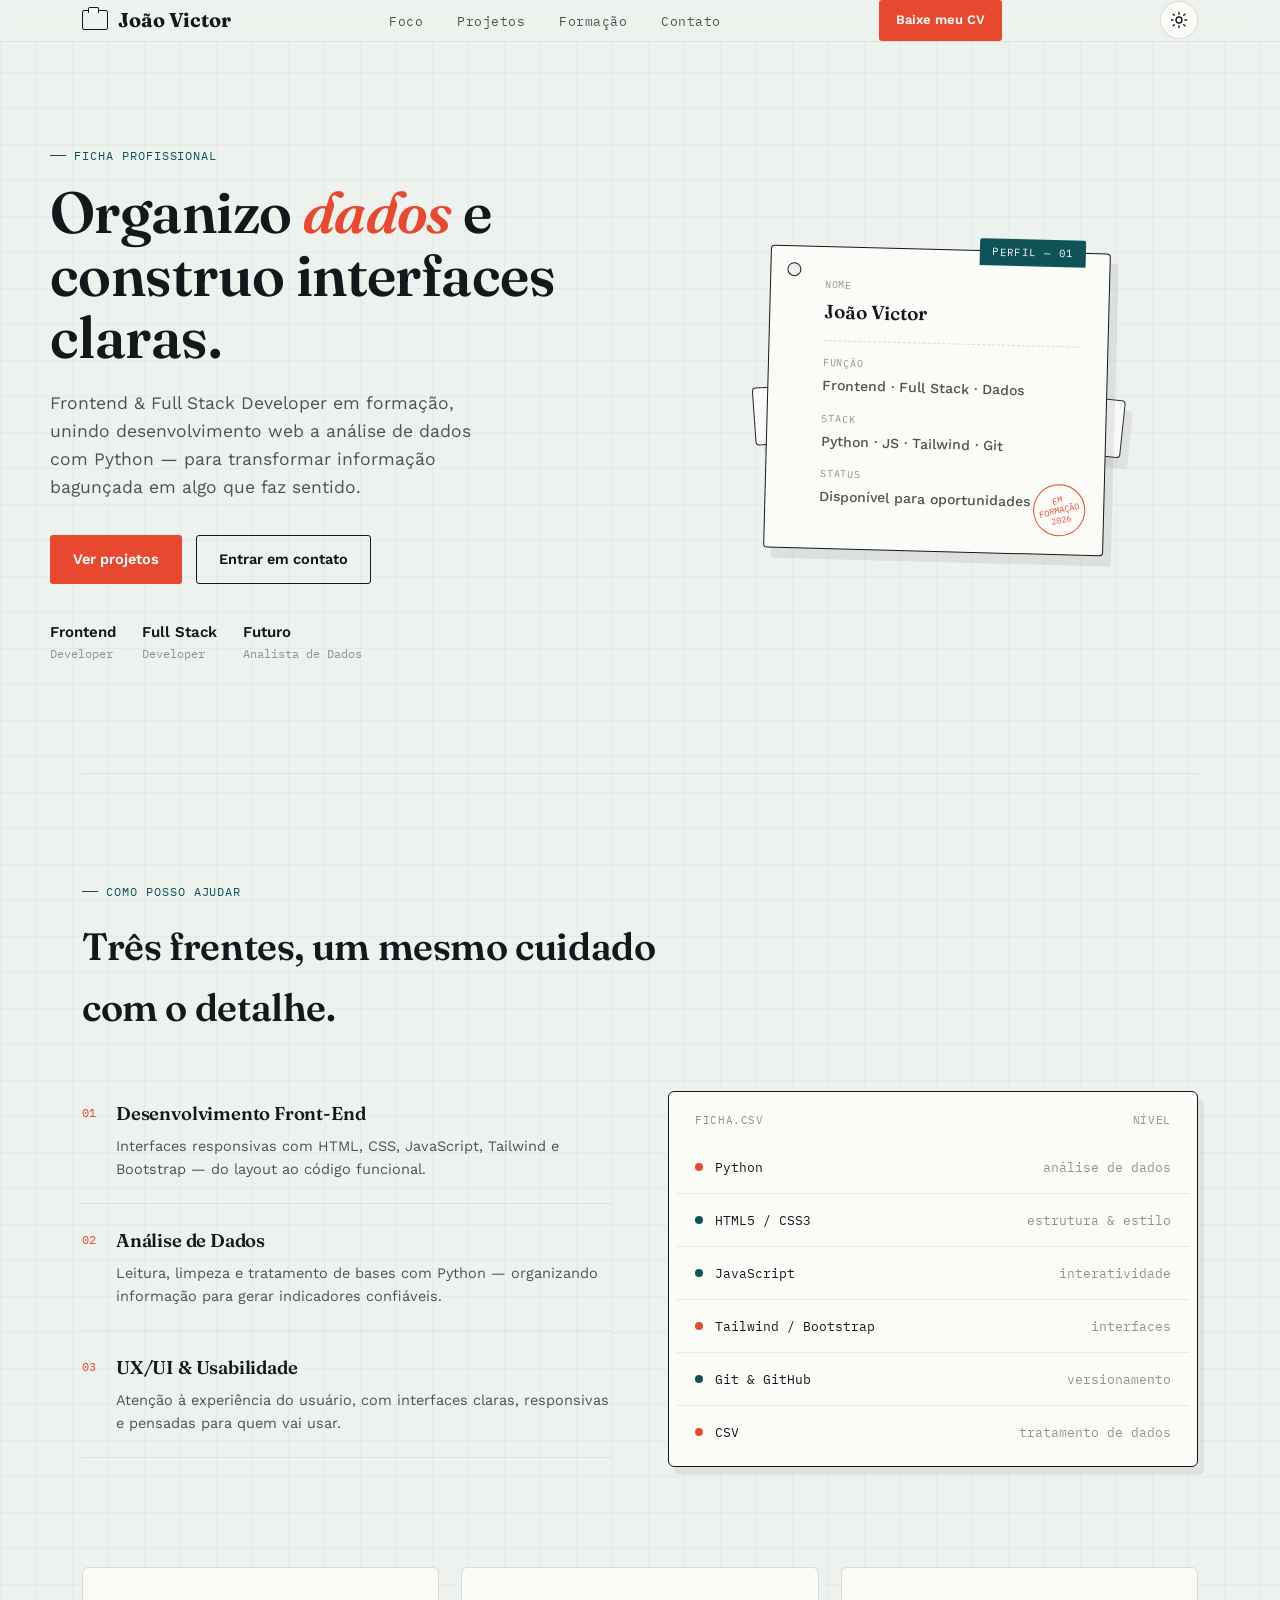
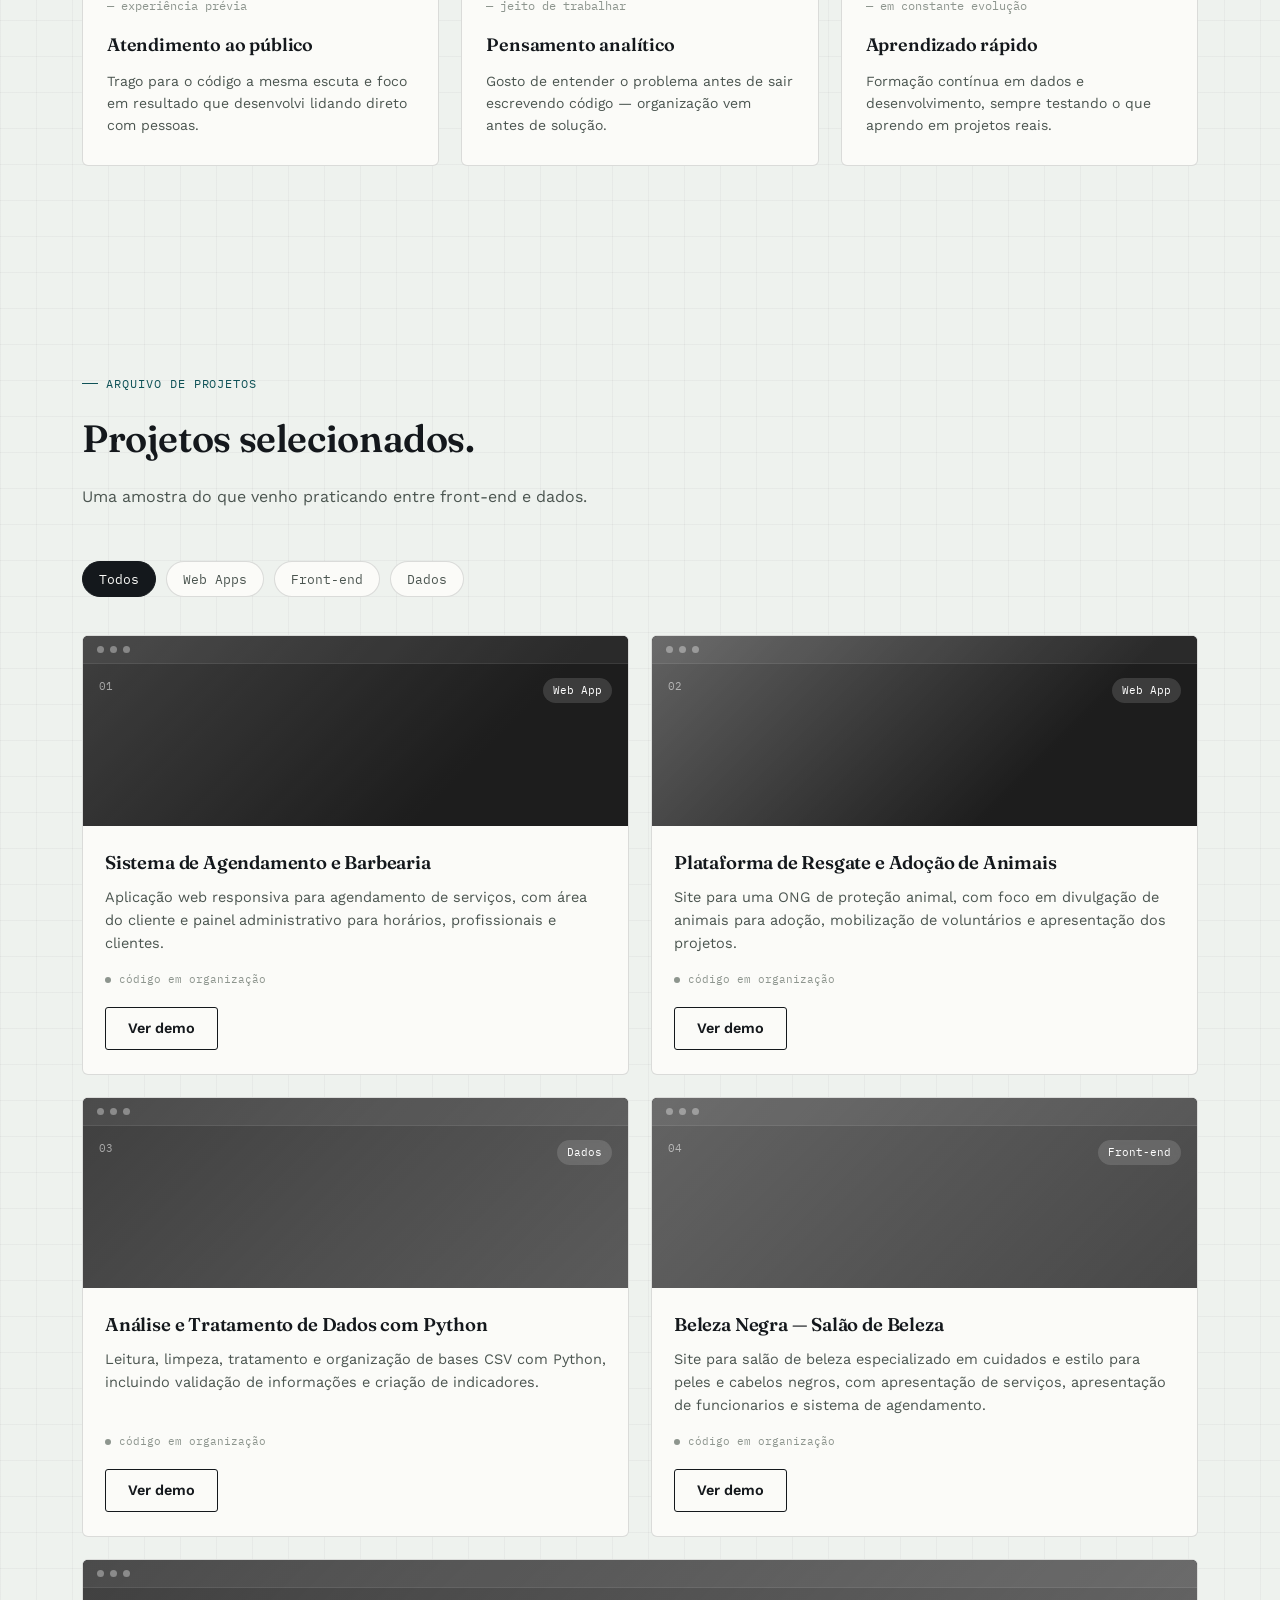
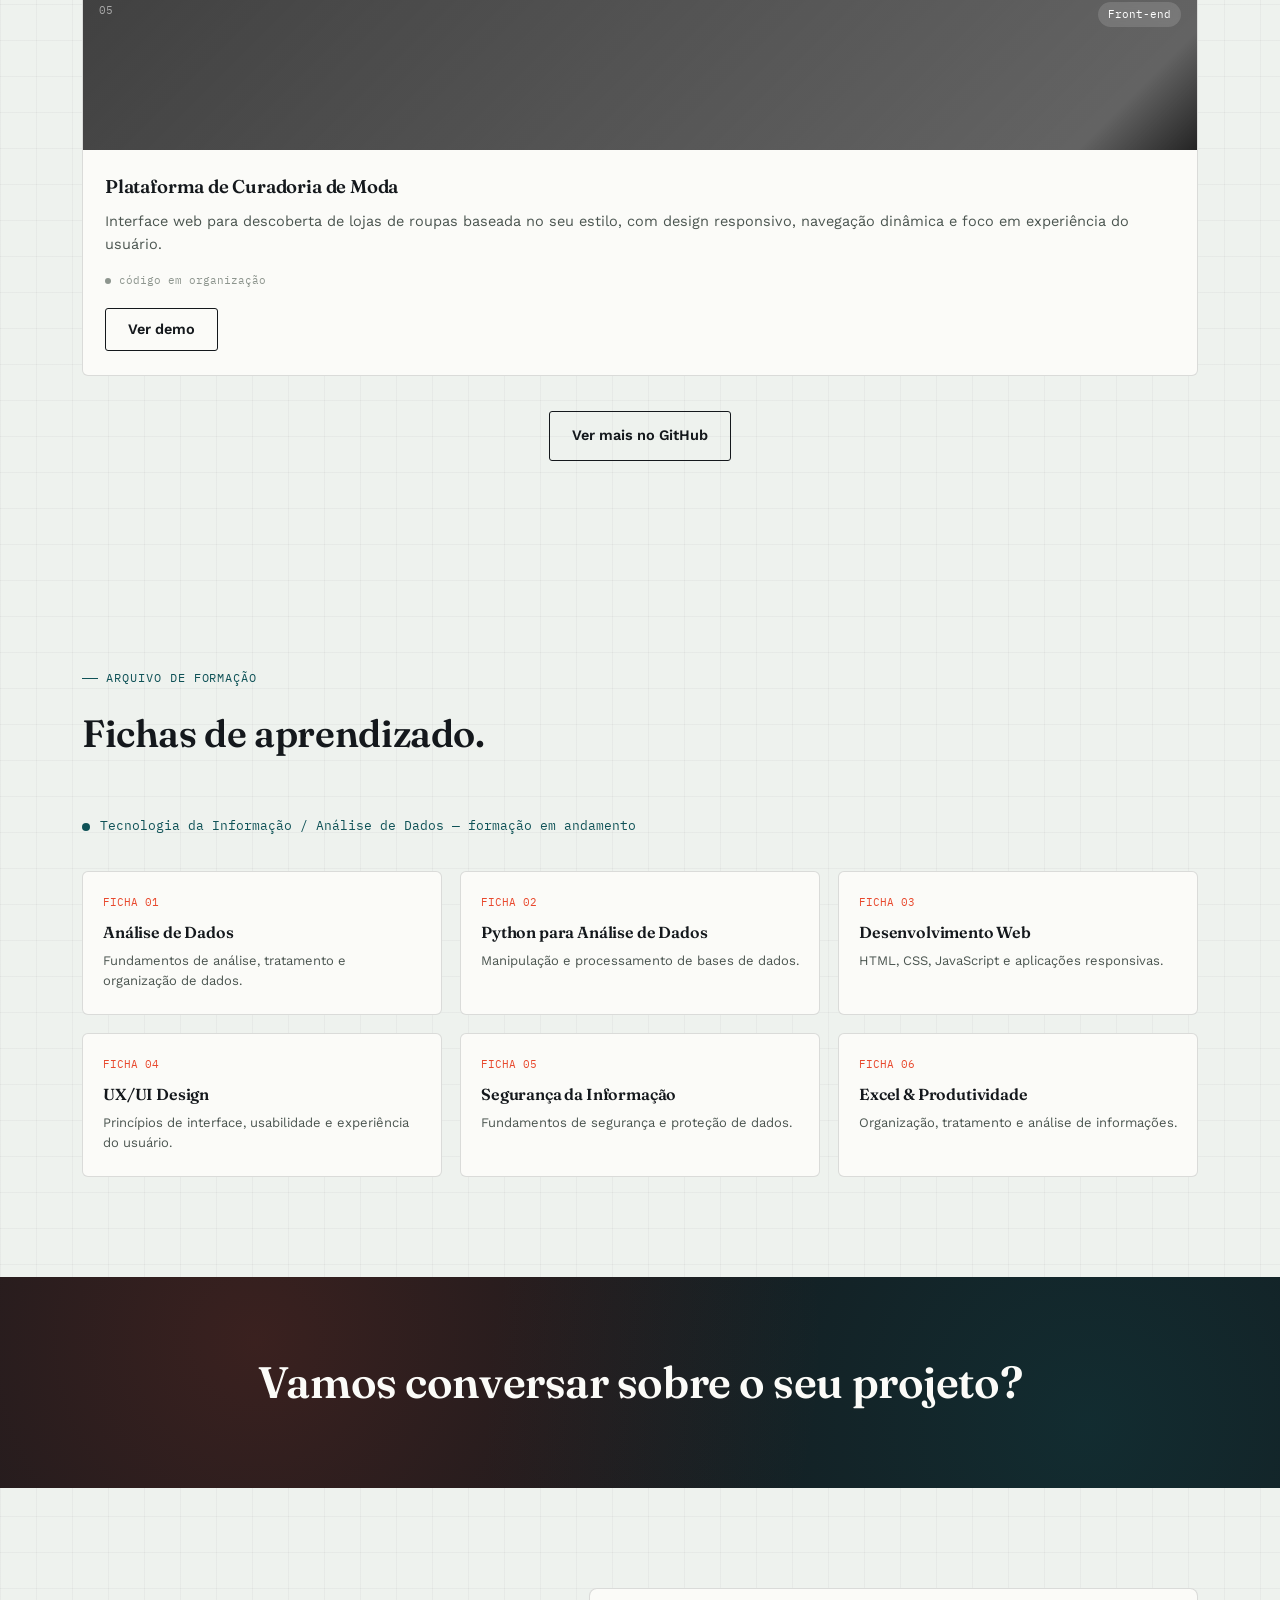
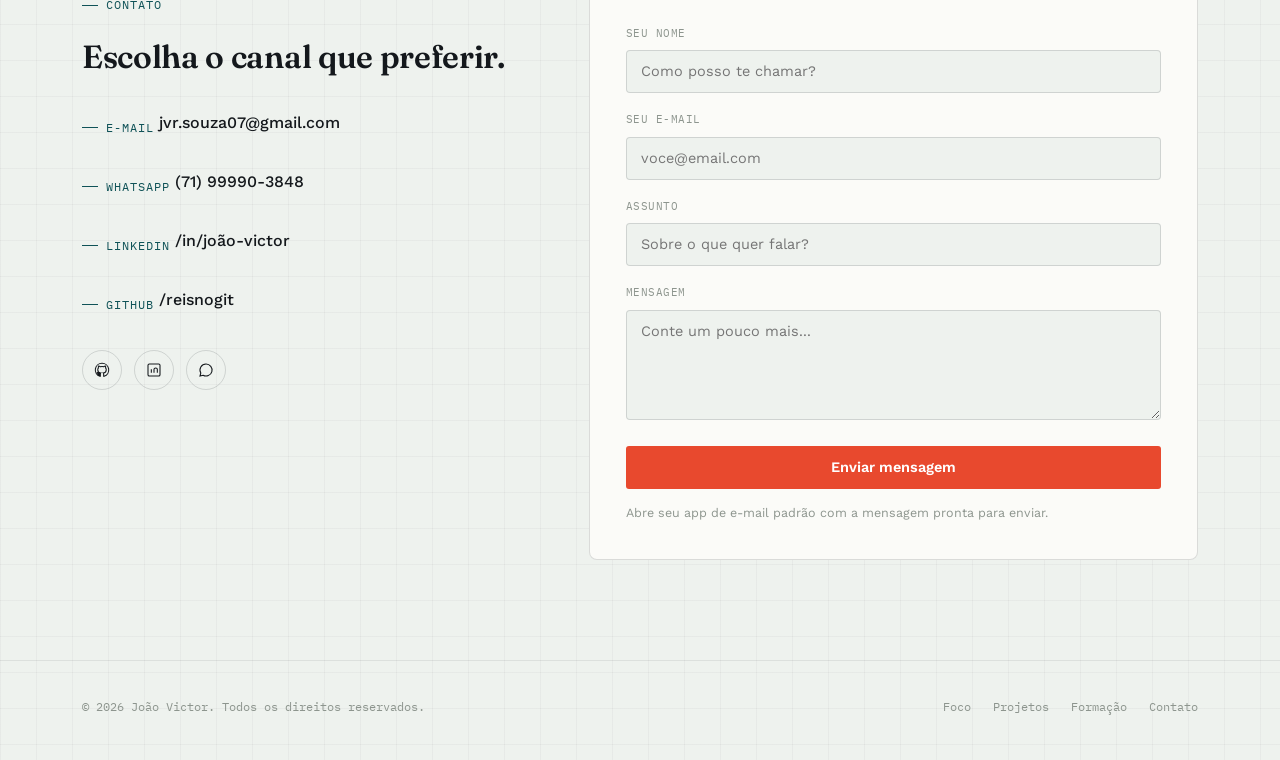
==== joao-victor-portfolio-v2.03.html @ d05ce4e5 "meu primeiro commit do portfolio" ====
<!DOCTYPE html>
<html lang="pt-BR">
<head>
<meta charset="UTF-8">
<meta name="viewport" content="width=device-width, initial-scale=1.0">
<title>João Victor — Frontend & Dados</title>
<meta name="description" content="Portfólio de João Victor, Frontend/Full Stack Developer em formação com foco em Análise de Dados.">
<link rel="preconnect" href="https://fonts.googleapis.com">
<link rel="preconnect" href="https://fonts.gstatic.com" crossorigin>
<link href="https://fonts.googleapis.com/css2?family=Fraunces:opsz,wght@9..144,500;9..144,600;9..144,700&family=Work+Sans:wght@400;500;600;700&family=IBM+Plex+Mono:wght@400;500;600&display=swap" rel="stylesheet">
<link rel="stylesheet" href="style.css">
<script>
  (function(){
    var saved = localStorage.getItem('theme');
    var theme = saved || (window.matchMedia('(prefers-color-scheme: dark)').matches ? 'dark' : 'light');
    if (theme === 'dark') document.documentElement.setAttribute('data-theme', 'dark');
  })();
</script>
<script src="script.js" defer></script>
</head>
<body>

<header id="site-header">
  <nav class="wrap">
    <a href="#topo" class="logo"><span class="card-mark"></span>João Victor</a>
    <ul class="nav-links">
      <li><a href="#foco">Foco</a></li>
      <li><a href="#projetos">Projetos</a></li>
      <li><a href="#formacao">Formação</a></li>
      <li><a href="#contato">Contato</a></li>
    </ul>
    <div class="nav-cta"><a href="./Curriculo_Joao_Victor_Reis.pdf" target="_blank" rel="noopener" download class="btn btn-primary btn-sm">Baixe meu CV</a></div>
    <button class="theme-toggle" id="themeToggle" aria-label="Alternar modo escuro">
      <svg class="icon-sun" viewBox="0 0 24 24" fill="none" stroke="currentColor" stroke-width="1.8" stroke-linecap="round"><circle cx="12" cy="12" r="4"/><path d="M12 2v2.2M12 19.8V22M4.2 4.2l1.55 1.55M18.25 18.25l1.55 1.55M2 12h2.2M19.8 12H22M4.2 19.8l1.55-1.55M18.25 5.75l1.55-1.55"/></svg>
      <svg class="icon-moon" viewBox="0 0 24 24" fill="none" stroke="currentColor" stroke-width="1.8" stroke-linecap="round" stroke-linejoin="round"><path d="M21 12.79A9 9 0 1111.21 3 7 7 0 0021 12.79z"/></svg>
    </button>
    <button class="burger" id="burger" aria-label="Abrir menu"><span></span><span></span><span></span></button>
  </nav>
</header>

<main id="topo">


  <section class="hero wrap">
    <div class="hero-copy">
      <div class="tab-label">ficha profissional</div>
      <h1>Organizo <em>dados</em> e construo interfaces claras.</h1>
      <p>Frontend & Full Stack Developer em formação, unindo desenvolvimento web a análise de dados com Python — para transformar informação bagunçada em algo que faz sentido.</p>
      <div class="hero-actions">
        <a href="#projetos" class="btn btn-primary">Ver projetos</a>
        <a href="#contato" class="btn btn-ghost">Entrar em contato</a>
      </div>
      <div class="hero-meta">
        <div><strong>Frontend</strong>Developer</div>
        <div><strong>Full Stack</strong>Developer</div>
        <div><strong>Futuro</strong>Analista de Dados</div>
      </div>
    </div>

    <div class="card-stage reveal">
      <div class="index-card back"></div>
      <div class="index-card mid"></div>
      <div class="index-card front">
        <div class="punch"></div>
        <div class="tab">PERFIL — 01</div>
        <div class="field">
          <div class="k">Nome</div>
          <div class="v">João Victor</div>
        </div>
        <hr>
        <div class="field">
          <div class="k">Função</div>
          <div class="v small">Frontend · Full Stack · Dados</div>
        </div>
        <div class="field">
          <div class="k">Stack</div>
          <div class="v small">Python · JS · Tailwind · Git</div>
        </div>
        <div class="field">
          <div class="k">Status</div>
          <div class="v small">Disponível para oportunidades</div>
        </div>
        <div class="stamp">EM<br>FORMAÇÃO<br>2026</div>
      </div>
    </div>
  </section>

  <div class="wrap"><div class="divider"></div></div>


  <section class="section" id="foco">
    <div class="wrap">
      <div class="section-head reveal">
        <div class="tab-label">como posso ajudar</div>
        <h2>Três frentes, um mesmo cuidado com o detalhe.</h2>
      </div>

      <div class="focus-layout">
        <div class="focus-list reveal">
          <div class="focus-item">
            <div class="focus-num">01</div>
            <div><h3>Desenvolvimento Front-End</h3><p>Interfaces responsivas com HTML, CSS, JavaScript, Tailwind e Bootstrap — do layout ao código funcional.</p></div>
          </div>
          <div class="focus-item">
            <div class="focus-num">02</div>
            <div><h3>Análise de Dados</h3><p>Leitura, limpeza e tratamento de bases com Python — organizando informação para gerar indicadores confiáveis.</p></div>
          </div>
          <div class="focus-item">
            <div class="focus-num">03</div>
            <div><h3>UX/UI & Usabilidade</h3><p>Atenção à experiência do usuário, com interfaces claras, responsivas e pensadas para quem vai usar.</p></div>
          </div>
        </div>

        <div class="drawer-visual reveal">
          <div class="drawer-head"><span>ficha.csv</span><span>nível</span></div>
          <div class="drawer-row on"><span class="tag-dot"></span><span class="lbl">Python</span><span class="pct">análise de dados</span></div>
          <div class="drawer-row"><span class="tag-dot"></span><span class="lbl">HTML5 / CSS3</span><span class="pct">estrutura & estilo</span></div>
          <div class="drawer-row"><span class="tag-dot"></span><span class="lbl">JavaScript</span><span class="pct">interatividade</span></div>
          <div class="drawer-row on"><span class="tag-dot"></span><span class="lbl">Tailwind / Bootstrap</span><span class="pct">interfaces</span></div>
          <div class="drawer-row"><span class="tag-dot"></span><span class="lbl">Git & GitHub</span><span class="pct">versionamento</span></div>
          <div class="drawer-row on"><span class="tag-dot"></span><span class="lbl">CSV</span><span class="pct">tratamento de dados</span></div>
        </div>
      </div>
    </div>
  </section>


  <section class="section" style="padding-top:0;">
    <div class="wrap">
      <div class="highlights">
        <div class="highlight-card reveal">
          <div class="hi-num">— experiência prévia</div>
          <h3>Atendimento ao público</h3>
          <p>Trago para o código a mesma escuta e foco em resultado que desenvolvi lidando direto com pessoas.</p>
        </div>
        <div class="highlight-card reveal">
          <div class="hi-num">— jeito de trabalhar</div>
          <h3>Pensamento analítico</h3>
          <p>Gosto de entender o problema antes de sair escrevendo código — organização vem antes de solução.</p>
        </div>
        <div class="highlight-card reveal">
          <div class="hi-num">— em constante evolução</div>
          <h3>Aprendizado rápido</h3>
          <p>Formação contínua em dados e desenvolvimento, sempre testando o que aprendo em projetos reais.</p>
        </div>
      </div>
    </div>
  </section>


  <section class="section" id="projetos">
    <div class="wrap">
      <div class="section-head reveal">
        <div class="tab-label">arquivo de projetos</div>
        <h2>Projetos selecionados.</h2>
        <p>Uma amostra do que venho praticando entre front-end e dados.</p>
      </div>

      <div class="filter-bar reveal">
        <button class="filter-btn active" data-filter="all">Todos</button>
        <button class="filter-btn" data-filter="webapp">Web Apps</button>
        <button class="filter-btn" data-filter="frontend">Front-end</button>
        <button class="filter-btn" data-filter="dados">Dados</button>
      </div>

      <div class="folio-grid" id="folioGrid">
        <div class="folio-card reveal" data-cat="webapp" data-demo="https://barbearia-navalh4.netlify.app/">
          <div class="folio-visual">
            <div class="fv-bg" style="background:linear-gradient(135deg, #0F5257, #1c2126 70%);"></div>
            <div class="fv-bar"><span></span><span></span><span></span></div>
            <div class="fv-top"><span class="fi-idx">01</span><span class="fi-cat">Web App</span></div>
            <div class="fv-shine"></div>
            <a class="fv-cta" href="https://barbearia-navalh4.netlify.app/" target="_blank" rel="noopener">
              Ver projeto <svg viewBox="0 0 24 24" fill="none" stroke="currentColor" stroke-width="2"><path d="M7 17L17 7M7 7h10v10"/></svg>
            </a>
          </div>
          <div class="folio-body">
            <h3>Sistema de Agendamento e Barbearia</h3>
            <p>Aplicação web responsiva para agendamento de serviços, com área do cliente e painel administrativo para horários, profissionais e clientes.</p>
            <div class="folio-status"><span class="sdot"></span>código em organização</div>
              <div class="folio-actions">
                <button class="btn btn-outline demo-btn">Ver demo</button>
              </div>
          </div>
        </div>

        <div class="folio-card reveal" data-cat="webapp" data-demo="https://meow-eight-gamma.vercel.app/">
          <div class="folio-visual">
            <div class="fv-bg" style="background:linear-gradient(135deg, #E8492E, #1c2126 70%);"></div>
            <div class="fv-bar"><span></span><span></span><span></span></div>
            <div class="fv-top"><span class="fi-idx">02</span><span class="fi-cat">Web App</span></div>
            <div class="fv-shine"></div>
            <a class="fv-cta" href="https://meow-eight-gamma.vercel.app/" target="_blank" rel="noopener">
              Ver projeto <svg viewBox="0 0 24 24" fill="none" stroke="currentColor" stroke-width="2"><path d="M7 17L17 7M7 7h10v10"/></svg>
            </a>
          </div>
          <div class="folio-body">
            <h3>Plataforma de Resgate e Adoção de Animais</h3>
            <p>Site para uma ONG de proteção animal, com foco em divulgação de animais para adoção, mobilização de voluntários e apresentação dos projetos.</p>
            <div class="folio-status"><span class="sdot"></span>código em organização</div>
              <div class="folio-actions">
                <button class="btn btn-outline demo-btn">Ver demo</button>
              </div>
          </div>
        </div>

        <div class="folio-card reveal" data-cat="dados">
          <div class="folio-visual">
            <div class="fv-bg" style="background:linear-gradient(135deg, #0F5257, #E8492E 130%);"></div>
            <div class="fv-bar"><span></span><span></span><span></span></div>
            <div class="fv-top"><span class="fi-idx">03</span><span class="fi-cat">Dados</span></div>
            <div class="fv-shine"></div>
            <span class="fv-cta" style="cursor:default;">Em breve</span>
          </div>
          <div class="folio-body">
            <h3>Análise e Tratamento de Dados com Python</h3>
            <p>Leitura, limpeza, tratamento e organização de bases CSV com Python, incluindo validação de informações e criação de indicadores.</p>
            <div class="folio-status"><span class="sdot"></span>código em organização</div>
              <div class="folio-actions">
                <button class="btn btn-outline demo-btn">Ver demo</button>
              </div>
          </div>
        </div>

        <div class="folio-card reveal" data-cat="frontend" data-demo="https://belezanegra.netlify.app/">
          <div class="folio-visual">
            <div class="fv-bg" style="background:linear-gradient(135deg, #E8492E, #0F5257 130%);"></div>
            <div class="fv-bar"><span></span><span></span><span></span></div>
            <div class="fv-top"><span class="fi-idx">04</span><span class="fi-cat">Front-end</span></div>
            <div class="fv-shine"></div>
            <a class="fv-cta" href="https://belezanegra.netlify.app/" target="_blank" rel="noopener">
              Ver projeto <svg viewBox="0 0 24 24" fill="none" stroke="currentColor" stroke-width="2"><path d="M7 17L17 7M7 7h10v10"/></svg>
            </a>
          </div>
          <div class="folio-body">
            <h3>Beleza Negra — Salão de Beleza</h3>
            <p>Site para salão de beleza especializado em cuidados e estilo para peles e cabelos negros, com apresentação de serviços, apresentação de funcionarios e sistema de agendamento.</p>
            <div class="folio-status"><span class="sdot"></span>código em organização</div>
              <div class="folio-actions">
                <button class="btn btn-outline demo-btn">Ver demo</button>
              </div>
          </div>
        </div>

        <div class="folio-card reveal" data-cat="frontend" data-demo="https://pesquisaroupas.netlify.app" style="grid-column:span 2;">
          <div class="folio-visual">
            <div class="fv-bg" style="background:linear-gradient(135deg, #0F5257, #E8492E 90%, #1c2126);"></div>
            <div class="fv-bar"><span></span><span></span><span></span></div>
            <div class="fv-top"><span class="fi-idx">05</span><span class="fi-cat">Front-end</span></div>
            <div class="fv-shine"></div>
            <a class="fv-cta" href="https://pesquisaroupas.netlify.app" target="_blank" rel="noopener">
              Ver projeto <svg viewBox="0 0 24 24" fill="none" stroke="currentColor" stroke-width="2"><path d="M7 17L17 7M7 7h10v10"/></svg>
            </a>
          </div>
          <div class="folio-body">
            <h3>Plataforma de Curadoria de Moda</h3>
            <p>Interface web para descoberta de lojas de roupas baseada no seu estilo, com design responsivo, navegação dinâmica e foco em experiência do usuário.</p>
            <div class="folio-status"><span class="sdot"></span>código em organização</div>
              <div class="folio-actions">
                <button class="btn btn-outline demo-btn">Ver demo</button>
              </div>
          </div>
        </div>
      </div>

      <div class="folio-more reveal">
        <a href="https://github.com/reisnogit" target="_blank" rel="noopener" class="btn btn-ghost">Ver mais no GitHub</a>
      </div>
    </div>
  </section>


  <section class="section" id="formacao">
    <div class="wrap">
      <div class="section-head reveal">
        <div class="tab-label">arquivo de formação</div>
        <h2>Fichas de aprendizado.</h2>
      </div>
      <div class="formacao-status reveal"><span class="sdot"></span>Tecnologia da Informação / Análise de Dados — formação em andamento</div>
      <div class="ficha-grid">
        <div class="ficha reveal"><div class="ficha-id">FICHA 01</div><h3>Análise de Dados</h3><p>Fundamentos de análise, tratamento e organização de dados.</p></div>
        <div class="ficha reveal"><div class="ficha-id">FICHA 02</div><h3>Python para Análise de Dados</h3><p>Manipulação e processamento de bases de dados.</p></div>
        <div class="ficha reveal"><div class="ficha-id">FICHA 03</div><h3>Desenvolvimento Web</h3><p>HTML, CSS, JavaScript e aplicações responsivas.</p></div>
        <div class="ficha reveal"><div class="ficha-id">FICHA 04</div><h3>UX/UI Design</h3><p>Princípios de interface, usabilidade e experiência do usuário.</p></div>
        <div class="ficha reveal"><div class="ficha-id">FICHA 05</div><h3>Segurança da Informação</h3><p>Fundamentos de segurança e proteção de dados.</p></div>
        <div class="ficha reveal"><div class="ficha-id">FICHA 06</div><h3>Excel & Produtividade</h3><p>Organização, tratamento e análise de informações.</p></div>
      </div>
    </div>
  </section>


  <section class="cta-banner">
    <div class="wrap"><h2>Vamos conversar sobre o seu projeto?</h2></div>
  </section>


  <section class="section" id="contato">
    <div class="wrap contact-layout">
      <div class="reveal">
        <div class="tab-label">contato</div>
        <h2 style="font-size:clamp(24px,3vw,32px);margin-bottom:28px;">Escolha o canal que preferir.</h2>

        <div class="contact-info-box">
          <div class="tab-label" style="margin-bottom:6px;">e-mail</div>
          <a class="cval" href="mailto:jvr.souza07@gmail.com">jvr.souza07@gmail.com</a>
        </div>
        <div class="contact-info-box">
          <div class="tab-label" style="margin-bottom:6px;">whatsapp</div>
          <a class="cval" href="https://wa.me/5571999903848" target="_blank" rel="noopener">(71) 99990-3848</a>
        </div>
        <div class="contact-info-box">
          <div class="tab-label" style="margin-bottom:6px;">linkedin</div>
          <a class="cval" href="https://www.linkedin.com/in/jo%C3%A3o-victor-a4a2231ba/" target="_blank" rel="noopener">/in/joão-victor</a>
        </div>
        <div class="contact-info-box">
          <div class="tab-label" style="margin-bottom:6px;">github</div>
          <a class="cval" href="https://github.com/reisnogit" target="_blank" rel="noopener">/reisnogit</a>
        </div>

        <div class="social-row">
          <a href="https://github.com/reisnogit" target="_blank" rel="noopener" aria-label="GitHub"><svg viewBox="0 0 24 24" fill="none" stroke="currentColor" stroke-width="1.6"><path d="M12 2a10 10 0 00-3.16 19.5c.5.1.68-.22.68-.48v-1.7c-2.78.6-3.37-1.34-3.37-1.34-.46-1.16-1.1-1.47-1.1-1.47-.9-.62.07-.6.07-.6 1 .07 1.53 1.03 1.53 1.03.9 1.52 2.34 1.08 2.91.83.1-.65.35-1.08.63-1.33-2.22-.25-4.56-1.11-4.56-4.95 0-1.1.39-1.99 1.03-2.7-.1-.25-.45-1.27.1-2.65 0 0 .84-.27 2.75 1.03a9.4 9.4 0 015 0c1.9-1.3 2.75-1.03 2.75-1.03.55 1.38.2 2.4.1 2.65.64.71 1.03 1.6 1.03 2.7 0 3.85-2.35 4.7-4.58 4.94.36.31.68.92.68 1.85v2.75c0 .27.18.58.69.48A10 10 0 0012 2z"/></svg></a>
          <a href="https://www.linkedin.com/in/jo%C3%A3o-victor-a4a2231ba/" target="_blank" rel="noopener" aria-label="LinkedIn"><svg viewBox="0 0 24 24" fill="none" stroke="currentColor" stroke-width="1.6"><rect x="3" y="3" width="18" height="18" rx="2"/><path d="M8 11v5M8 8v.01M12 16v-5M12 11c0-1.1.9-2 2.5-2S17 9.9 17 11v5"/></svg></a>
          <a href="https://wa.me/5571999903848" target="_blank" rel="noopener" aria-label="WhatsApp"><svg viewBox="0 0 24 24" fill="none" stroke="currentColor" stroke-width="1.6"><path d="M12 3a9 9 0 00-7.8 13.5L3 21l4.6-1.2A9 9 0 1012 3z"/></svg></a>
        </div>
      </div>

      <div class="form-card reveal">
        <form id="contactForm">
          <div class="form-row">
            <label for="name">Seu nome</label>
            <input type="text" id="name" name="name" placeholder="Como posso te chamar?" required>
          </div>
          <div class="form-row">
            <label for="email">Seu e-mail</label>
            <input type="email" id="email" name="email" placeholder="voce@email.com" required>
          </div>
          <div class="form-row">
            <label for="subject">Assunto</label>
            <input type="text" id="subject" name="subject" placeholder="Sobre o que quer falar?" required>
          </div>
          <div class="form-row">
            <label for="message">Mensagem</label>
            <textarea id="message" name="message" placeholder="Conte um pouco mais..." required></textarea>
          </div>
          <button type="submit" class="btn btn-primary" style="width:100%;justify-content:center;">Enviar mensagem</button>
          <p class="form-note">Abre seu app de e-mail padrão com a mensagem pronta para enviar.</p>
        </form>
      </div>
    </div>
  </section>

</main>

<footer>
  <div class="wrap footer-row">
    <p>© 2026 João Victor. Todos os direitos reservados.</p>
    <div class="footer-links">
      <a href="#foco">Foco</a>
      <a href="#projetos">Projetos</a>
      <a href="#formacao">Formação</a>
      <a href="#contato">Contato</a>
    </div>
  </div>
</footer>



</body>
</html>
---- style.css ----
:root{
    --bg:#EEF2EE;
    --paper:#FBFBF8;
    --surface2:#E3E9E2;
    --border:rgba(20,24,28,0.14);
    --border-soft:rgba(20,24,28,0.08);
    --ink:#14181C;
    --ink-muted:#4B5550;
    --ink-dim:#8D958E;
    --signal:#E8492E;
    --signal-dim:rgba(232,73,46,0.10);
    --teal:#0F5257;
    --teal-dim:rgba(15,82,87,0.08);
    --grid-line:rgba(20,24,28,0.035);
    --header-bg:rgba(238,242,238,0.85);
    --banner-bg:#14181C;
    --banner-text:#FBFBF8;
    --font-display:'Fraunces', serif;
    --font-body:'Work Sans', sans-serif;
    --font-mono:'IBM Plex Mono', monospace;
    --maxw:1180px;
  }
  html[data-theme="dark"]{
    --bg:#14181C;
    --paper:#1C2126;
    --surface2:#262C31;
    --border:rgba(255,255,255,0.14);
    --border-soft:rgba(255,255,255,0.08);
    --ink:#EDEFEC;
    --ink-muted:#A8B0AA;
    --ink-dim:#6B7570;
    --signal:#FF6A4D;
    --signal-dim:rgba(255,106,77,0.15);
    --teal:#3FD1C9;
    --teal-dim:rgba(63,209,201,0.14);
    --grid-line:rgba(255,255,255,0.035);
    --header-bg:rgba(20,24,28,0.82);
    --banner-bg:#0A0D10;
    --banner-text:#EDEFEC;
  }
  *{margin:0;padding:0;box-sizing:border-box;}
  html{scroll-behavior:smooth;}
  body{
    background:var(--bg);
    color:var(--ink);
    font-family:var(--font-body);
    line-height:1.6;
    -webkit-font-smoothing:antialiased;
    background-image:
      linear-gradient(var(--grid-line) 1px, transparent 1px),
      linear-gradient(90deg, var(--grid-line) 1px, transparent 1px);
    background-size:36px 36px;
    transition:background-color .35s ease, color .35s ease;
  }
  a{color:inherit;text-decoration:none;}
  ul{list-style:none;}
  img{max-width:100%;display:block;}
  .wrap{max-width:var(--maxw);margin:0 auto;padding:0 32px;}
  ::selection{background:var(--signal);color:#fff;}

  h1,h2,h3{font-family:var(--font-display);letter-spacing:-0.01em;font-weight:600;color:var(--ink);}

  .tab-label{
    font-family:var(--font-mono);font-size:12px;letter-spacing:0.08em;text-transform:uppercase;
    color:var(--teal);display:inline-flex;align-items:center;gap:8px;margin-bottom:16px;
  }
  .tab-label::before{content:"";width:16px;height:1px;background:var(--teal);}


  header{
    position:sticky;top:0;z-index:100;
    background:var(--header-bg);
    backdrop-filter:blur(10px);-webkit-backdrop-filter:blur(10px);
    border-bottom:1px solid var(--border-soft);
    transition:background-color .35s ease, border-color .35s ease;
  }
  nav{max-width:var(--maxw);margin:0 auto;padding:20px 32px;display:flex;align-items:center;justify-content:space-between;gap:16px;}
  .logo{
    font-family:var(--font-display);font-weight:700;font-size:20px;
    display:flex;align-items:center;gap:10px;
  }
  .logo .card-mark{
    width:26px;height:20px;border:1.5px solid var(--ink);border-radius:2px;position:relative;flex-shrink:0;
  }
  .logo .card-mark::before{content:"";position:absolute;top:-4px;left:5px;width:9px;height:5px;background:var(--paper);border:1.5px solid var(--ink);border-bottom:none;border-radius:2px 2px 0 0;}
  .nav-links{display:flex;gap:34px;}
  .nav-links a{
    font-family:var(--font-mono);font-size:12.5px;letter-spacing:0.04em;color:var(--ink-muted);
    position:relative;padding:4px 0;transition:color .2s ease;
  }
  .nav-links a:hover{color:var(--ink);}
  .nav-links a::after{content:"";position:absolute;left:0;bottom:-3px;width:0;height:2px;background:var(--signal);transition:width .25s ease;}
  .nav-links a:hover::after{width:100%;}
  .btn{
    font-family:var(--font-body);font-weight:600;font-size:14.5px;
    padding:12px 22px;border-radius:3px;display:inline-flex;align-items:center;gap:8px;
    transition:transform .2s ease, box-shadow .2s ease;cursor:pointer;border:1.5px solid transparent;
  }
  .btn-primary{background:var(--signal);color:#fff;}
  .btn-primary:hover{transform:translateY(-2px);box-shadow:0 10px 24px -6px rgba(232,73,46,0.45);}
  .btn-ghost{border-color:var(--ink);color:var(--ink);}
  .btn-ghost:hover{background:var(--ink);color:var(--paper);}
  .btn-outline{border-color:var(--ink);background:transparent;color:var(--ink);}
  .btn-outline:hover{background:rgba(0,0,0,0.04);}
  .btn-sm{padding:9px 16px;font-size:13px;}
  .burger{display:none;flex-direction:column;gap:5px;background:none;border:none;cursor:pointer;padding:6px;}
  .burger span{width:22px;height:2px;background:var(--ink);}


  .theme-toggle{
    width:38px;height:38px;border-radius:50%;
    border:1.5px solid var(--border);background:var(--paper);color:var(--ink);
    display:flex;align-items:center;justify-content:center;cursor:pointer;flex-shrink:0;
    transition:border-color .2s ease, transform .2s ease, background-color .35s ease;
  }
  .theme-toggle:hover{border-color:var(--signal);transform:translateY(-2px);}
  .theme-toggle svg{width:18px;height:18px;}
  .theme-toggle .icon-sun{display:block;}
  .theme-toggle .icon-moon{display:none;}
  html[data-theme="dark"] .theme-toggle .icon-sun{display:none;}
  html[data-theme="dark"] .theme-toggle .icon-moon{display:block;}


  .hero{padding:96px 0 110px;display:grid;grid-template-columns:0.95fr 1.05fr;gap:64px;align-items:center;}
  .hero-copy h1{font-size:clamp(38px,5vw,58px);line-height:1.08;margin-bottom:20px;}
  .hero-copy h1 em{font-style:italic;color:var(--signal);}
  .hero-copy p{font-size:17.5px;color:var(--ink-muted);max-width:460px;margin-bottom:34px;}
  .hero-actions{display:flex;gap:14px;flex-wrap:wrap;margin-bottom:36px;}
  .hero-meta{display:flex;gap:26px;flex-wrap:wrap;}
  .hero-meta div{font-family:var(--font-mono);font-size:12px;color:var(--ink-dim);}
  .hero-meta strong{display:block;font-family:var(--font-body);font-size:15px;color:var(--ink);font-weight:600;}


  .card-stage{position:relative;height:420px;display:flex;align-items:center;justify-content:center;}
  .index-card{
    width:340px;background:var(--paper);border:1.5px solid var(--ink);border-radius:4px;
    padding:30px 28px 26px;position:absolute;
    box-shadow:8px 10px 0 rgba(20,24,28,0.08);
  }
  .index-card.back{transform:rotate(6deg) translate(18px,10px);z-index:1;opacity:0.9;}
  .index-card.mid{transform:rotate(-4deg) translate(-14px,4px);z-index:2;opacity:0.95;}
  .index-card.front{transform:rotate(1.5deg);z-index:3;}
  .index-card .punch{
    position:absolute;top:16px;left:16px;width:14px;height:14px;border-radius:50%;
    border:1.5px solid var(--ink);background:var(--bg);
  }
  .index-card .tab{
    position:absolute;top:-13px;right:24px;background:var(--teal);color:#fff;
    font-family:var(--font-mono);font-size:10.5px;letter-spacing:0.04em;
    padding:5px 12px;border-radius:2px 2px 0 0;
  }
  .index-card .field{margin-bottom:14px;padding-left:26px;}
  .index-card .field .k{font-family:var(--font-mono);font-size:10px;letter-spacing:0.08em;color:var(--ink-dim);text-transform:uppercase;margin-bottom:3px;}
  .index-card .field .v{font-family:var(--font-display);font-size:19px;font-weight:600;color:var(--ink);}
  .index-card .field .v.small{font-family:var(--font-body);font-weight:500;font-size:14px;color:var(--ink-muted);}
  .index-card hr{border:none;border-top:1px dashed var(--border);margin:14px 0 14px 26px;}
  .index-card .stamp{
    position:absolute;bottom:18px;right:18px;width:52px;height:52px;border-radius:50%;
    border:1.5px solid var(--signal);color:var(--signal);
    display:flex;align-items:center;justify-content:center;text-align:center;
    font-family:var(--font-mono);font-size:8.5px;letter-spacing:0.02em;line-height:1.2;
    transform:rotate(-14deg);
  }


  .section{padding:100px 0;}
  .section-head{max-width:600px;margin-bottom:52px;}
  .section-head h2{font-size:clamp(28px,3.3vw,38px);margin-bottom:14px;}
  .section-head p{color:var(--ink-muted);font-size:16px;}
  .divider{height:1px;background:var(--border-soft);}


  .focus-layout{display:grid;grid-template-columns:1fr 1fr;gap:56px;align-items:center;}
  .focus-list{display:flex;flex-direction:column;}
  .focus-item{
    display:flex;gap:20px;padding:22px 0;border-bottom:1px solid var(--border-soft);
  }
  .focus-item:first-child{padding-top:0;}
  .focus-num{font-family:var(--font-mono);font-size:12px;color:var(--signal);flex-shrink:0;padding-top:4px;}
  .focus-item h3{font-size:18.5px;margin-bottom:6px;}
  .focus-item p{font-size:14.5px;color:var(--ink-muted);}

  .drawer-visual{
    background:var(--paper);border:1.5px solid var(--ink);border-radius:6px;
    padding:8px;box-shadow:6px 8px 0 rgba(20,24,28,0.07);
  }
  .drawer-visual .drawer-row{
    display:flex;align-items:center;justify-content:space-between;
    padding:16px 18px;border-bottom:1px solid var(--border-soft);font-family:var(--font-mono);font-size:12.5px;
  }
  .drawer-visual .drawer-row:last-child{border-bottom:none;}
  .drawer-visual .drawer-row .tag-dot{width:8px;height:8px;border-radius:50%;background:var(--teal);}
  .drawer-visual .drawer-row.on .tag-dot{background:var(--signal);}
  .drawer-visual .drawer-row span.lbl{color:var(--ink);flex:1;margin-left:12px;}
  .drawer-visual .drawer-row span.pct{color:var(--ink-dim);}
  .drawer-head{
    display:flex;justify-content:space-between;padding:12px 18px;font-family:var(--font-mono);
    font-size:10.5px;color:var(--ink-dim);text-transform:uppercase;letter-spacing:0.06em;
  }


  .highlights{display:grid;grid-template-columns:repeat(3,1fr);gap:22px;}
  .highlight-card{
    background:var(--paper);border:1px solid var(--border);border-radius:6px;padding:28px 24px;
    transition:transform .25s ease, box-shadow .25s ease;
  }
  .highlight-card:hover{transform:translateY(-4px);box-shadow:8px 10px 0 rgba(20,24,28,0.06);}
  .highlight-card .hi-num{font-family:var(--font-mono);font-size:12px;color:var(--ink-dim);margin-bottom:16px;}
  .highlight-card h3{font-size:18px;margin-bottom:10px;}
  .highlight-card p{font-size:14px;color:var(--ink-muted);}


  .filter-bar{display:flex;gap:10px;flex-wrap:wrap;margin-bottom:38px;}
  .filter-btn{
    font-family:var(--font-mono);font-size:12.5px;padding:9px 16px;border-radius:100px;
    border:1px solid var(--border);color:var(--ink-muted);background:var(--paper);cursor:pointer;
    transition:all .2s ease;
  }
  .filter-btn:hover{border-color:var(--ink);color:var(--ink);}
  .filter-btn.active{background:var(--ink);color:var(--paper);border-color:var(--ink);}

  .folio-grid{display:grid;grid-template-columns:repeat(2,1fr);gap:22px;}
  .folio-card{
    background:var(--paper);border:1px solid var(--border);border-radius:6px;overflow:hidden;
    display:flex;flex-direction:column;
    transition:box-shadow .28s ease, border-color .28s ease, transform .12s ease-out;
    will-change:transform;
  }
  .folio-card:hover{box-shadow:8px 10px 0 rgba(20,24,28,0.07);transform:translateY(-4px);}
  .folio-card.hidden{display:none;}

  .folio-visual{
    height:190px;position:relative;overflow:hidden;
    background:#0c0f12;
  }
  .folio-visual .fv-bg{
    position:absolute;inset:0;
    filter:grayscale(1) contrast(1.02) brightness(0.95);
    transition:filter .55s ease, transform .55s ease;
    transform:scale(1.02);
  }
  .folio-card:hover .folio-visual .fv-bg{
    filter:grayscale(0) contrast(1) brightness(1);
    transform:scale(1.06);
  }
  .folio-visual .fv-bar{
    position:relative;z-index:2;display:flex;align-items:center;gap:6px;
    padding:10px 14px;background:rgba(255,255,255,0.06);border-bottom:1px solid rgba(255,255,255,0.08);
  }
  .folio-visual .fv-bar span{width:7px;height:7px;border-radius:50%;background:rgba(255,255,255,0.35);}
  .folio-visual .fv-top{
    position:relative;z-index:2;display:flex;justify-content:space-between;padding:14px 16px;
  }
  .folio-visual .fi-idx{font-family:var(--font-mono);font-size:11px;color:rgba(255,255,255,0.55);}
  .folio-visual .fi-cat{font-family:var(--font-mono);font-size:10.5px;color:#fff;background:rgba(255,255,255,0.14);backdrop-filter:blur(4px);padding:4px 10px;border-radius:100px;}
  .folio-visual .fv-shine{
    position:absolute;z-index:3;top:0;left:-60%;width:40%;height:100%;
    background:linear-gradient(115deg, transparent, rgba(255,255,255,0.22), transparent);
    transform:skewX(-18deg);opacity:0;transition:opacity .3s ease;pointer-events:none;
  }
  .folio-card:hover .fv-shine{opacity:1;animation:fv-sweep 1.1s ease forwards;}
  @keyframes fv-sweep{ from{left:-60%;} to{left:120%;} }
  .folio-visual .fv-cta{
    position:absolute;z-index:2;left:16px;bottom:16px;
    display:inline-flex;align-items:center;gap:7px;
    font-family:var(--font-mono);font-size:12px;color:#fff;
    background:rgba(20,24,28,0.55);backdrop-filter:blur(4px);
    padding:9px 15px;border-radius:100px;
    opacity:0;transform:translateY(10px);
    transition:opacity .3s ease, transform .3s ease;
  }
  .folio-visual .fv-cta svg{width:12px;height:12px;}
  .folio-card:hover .fv-cta{opacity:1;transform:translateY(0);}

  .folio-body{padding:22px 22px 24px;flex:1;display:flex;flex-direction:column;}
  .folio-body h3{font-size:18.5px;margin-bottom:8px;}
  .folio-body p{font-size:14.5px;color:var(--ink-muted);flex:1;}
  .folio-status{margin-top:16px;font-family:var(--font-mono);font-size:11px;color:var(--ink-dim);display:flex;align-items:center;gap:8px;}
  .folio-status .sdot{width:6px;height:6px;border-radius:50%;background:var(--ink-dim);}
  .folio-actions{margin-top:18px;display:flex;gap:10px;}

  .folio-more{margin-top:36px;display:flex;justify-content:center;}


  .ficha-grid{display:grid;grid-template-columns:repeat(3,1fr);gap:18px;}
  .ficha{
    border:1px solid var(--border);background:var(--paper);border-radius:6px;padding:22px 20px;
  }
  .ficha .ficha-id{font-family:var(--font-mono);font-size:11px;color:var(--signal);margin-bottom:10px;}
  .ficha h3{font-size:16px;margin-bottom:8px;line-height:1.3;}
  .ficha p{font-size:13px;color:var(--ink-muted);}
  .formacao-status{
    display:flex;align-items:center;gap:10px;margin-bottom:34px;font-family:var(--font-mono);font-size:13px;color:var(--teal);
  }
  .formacao-status .sdot{width:8px;height:8px;border-radius:50%;background:var(--teal);}


  .cta-banner{
    background:var(--banner-bg);color:var(--banner-text);padding:70px 0;text-align:center;
    background-image:radial-gradient(circle at 20% 30%, rgba(232,73,46,0.18), transparent 55%),
                      radial-gradient(circle at 85% 70%, rgba(15,82,87,0.35), transparent 55%);
    transition:background-color .35s ease;
  }
  .cta-banner h2{color:var(--banner-text);font-size:clamp(28px,4vw,44px);}


  .contact-layout{display:grid;grid-template-columns:0.85fr 1.15fr;gap:56px;align-items:start;}
  .contact-info-box{margin-bottom:26px;}
  .contact-info-box .tab-label{margin-bottom:8px;}
  .contact-info-box .cval{font-size:16px;font-weight:500;}
  .contact-info-box a.cval:hover{color:var(--signal);}
  .social-row{display:flex;gap:12px;margin-top:30px;}
  .social-row a{
    width:40px;height:40px;border:1px solid var(--border);border-radius:50%;
    display:flex;align-items:center;justify-content:center;transition:all .2s ease;
  }
  .social-row a:hover{border-color:var(--signal);color:var(--signal);}
  .social-row svg{width:16px;height:16px;}

  .form-card{background:var(--paper);border:1px solid var(--border);border-radius:8px;padding:36px;}
  .form-row{margin-bottom:18px;}
  .form-row label{display:block;font-family:var(--font-mono);font-size:11px;letter-spacing:0.05em;text-transform:uppercase;color:var(--ink-dim);margin-bottom:8px;}
  .form-row input, .form-row textarea{
    width:100%;border:1px solid var(--border);background:var(--bg);border-radius:4px;
    padding:12px 14px;font-family:var(--font-body);font-size:14.5px;color:var(--ink);
    transition:border-color .2s ease;
  }
  .form-row input:focus, .form-row textarea:focus{outline:none;border-color:var(--signal);}
  .form-row textarea{resize:vertical;min-height:110px;}
  .form-note{font-size:12.5px;color:var(--ink-dim);margin-top:14px;}


  footer{padding:36px 0 44px;border-top:1px solid var(--border-soft);}
  .footer-row{display:flex;justify-content:space-between;align-items:center;flex-wrap:wrap;gap:16px;}
  .footer-row p{font-family:var(--font-mono);font-size:12px;color:var(--ink-dim);}
  .footer-links{display:flex;gap:22px;}
  .footer-links a{font-family:var(--font-mono);font-size:12px;color:var(--ink-dim);transition:color .2s ease;}
  .footer-links a:hover{color:var(--signal);}

  .reveal{opacity:0;transform:translateY(22px);transition:opacity .7s ease, transform .7s ease;}
  .reveal.in{opacity:1;transform:translateY(0);}

  @media (prefers-reduced-motion:reduce){*{animation-duration:.001ms !important;transition-duration:.001ms !important;}html{scroll-behavior:auto;}}

  @media (max-width:960px){
    .hero{grid-template-columns:1fr;padding:60px 0 70px;}
    .card-stage{height:340px;margin-top:20px;}
    .focus-layout{grid-template-columns:1fr;}
    .highlights{grid-template-columns:1fr;}
    .folio-grid{grid-template-columns:1fr;}
    .ficha-grid{grid-template-columns:1fr 1fr;}
    .contact-layout{grid-template-columns:1fr;}
  }
  @media (max-width:760px){
    .nav-links,.nav-cta{display:none;}
    .burger{display:flex;}
    nav{flex-wrap:wrap;}
    header.menu-open .nav-links{
      display:flex;order:3;width:100%;flex-direction:column;
      border-top:1px solid var(--border);padding:20px 0 8px;gap:16px;margin-top:8px;
    }
    header.menu-open .nav-cta{display:flex;order:4;width:100%;padding:0 0 20px;}
    header.menu-open .nav-cta .btn{width:100%;justify-content:center;}
    .wrap{padding:0 20px;}
    .ficha-grid{grid-template-columns:1fr;}
    .index-card{width:280px;padding:24px 20px 22px;}
  }
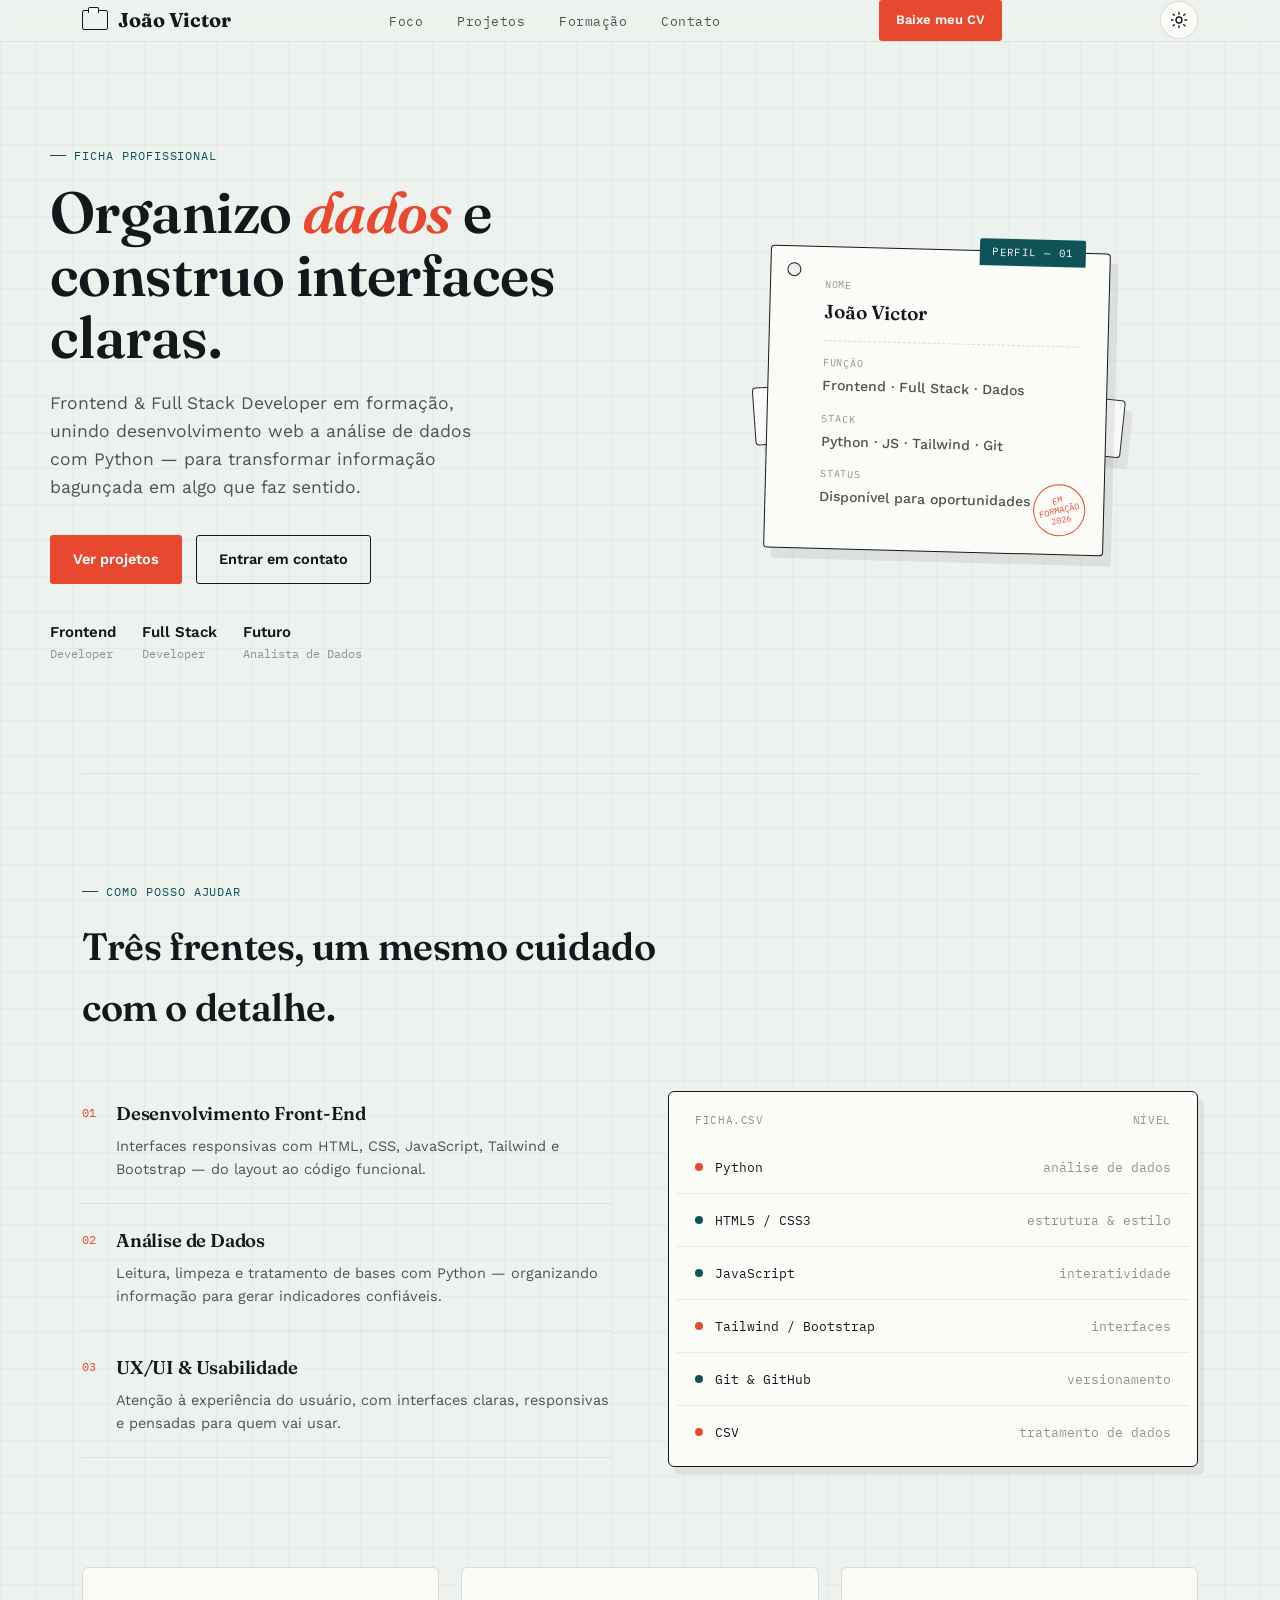
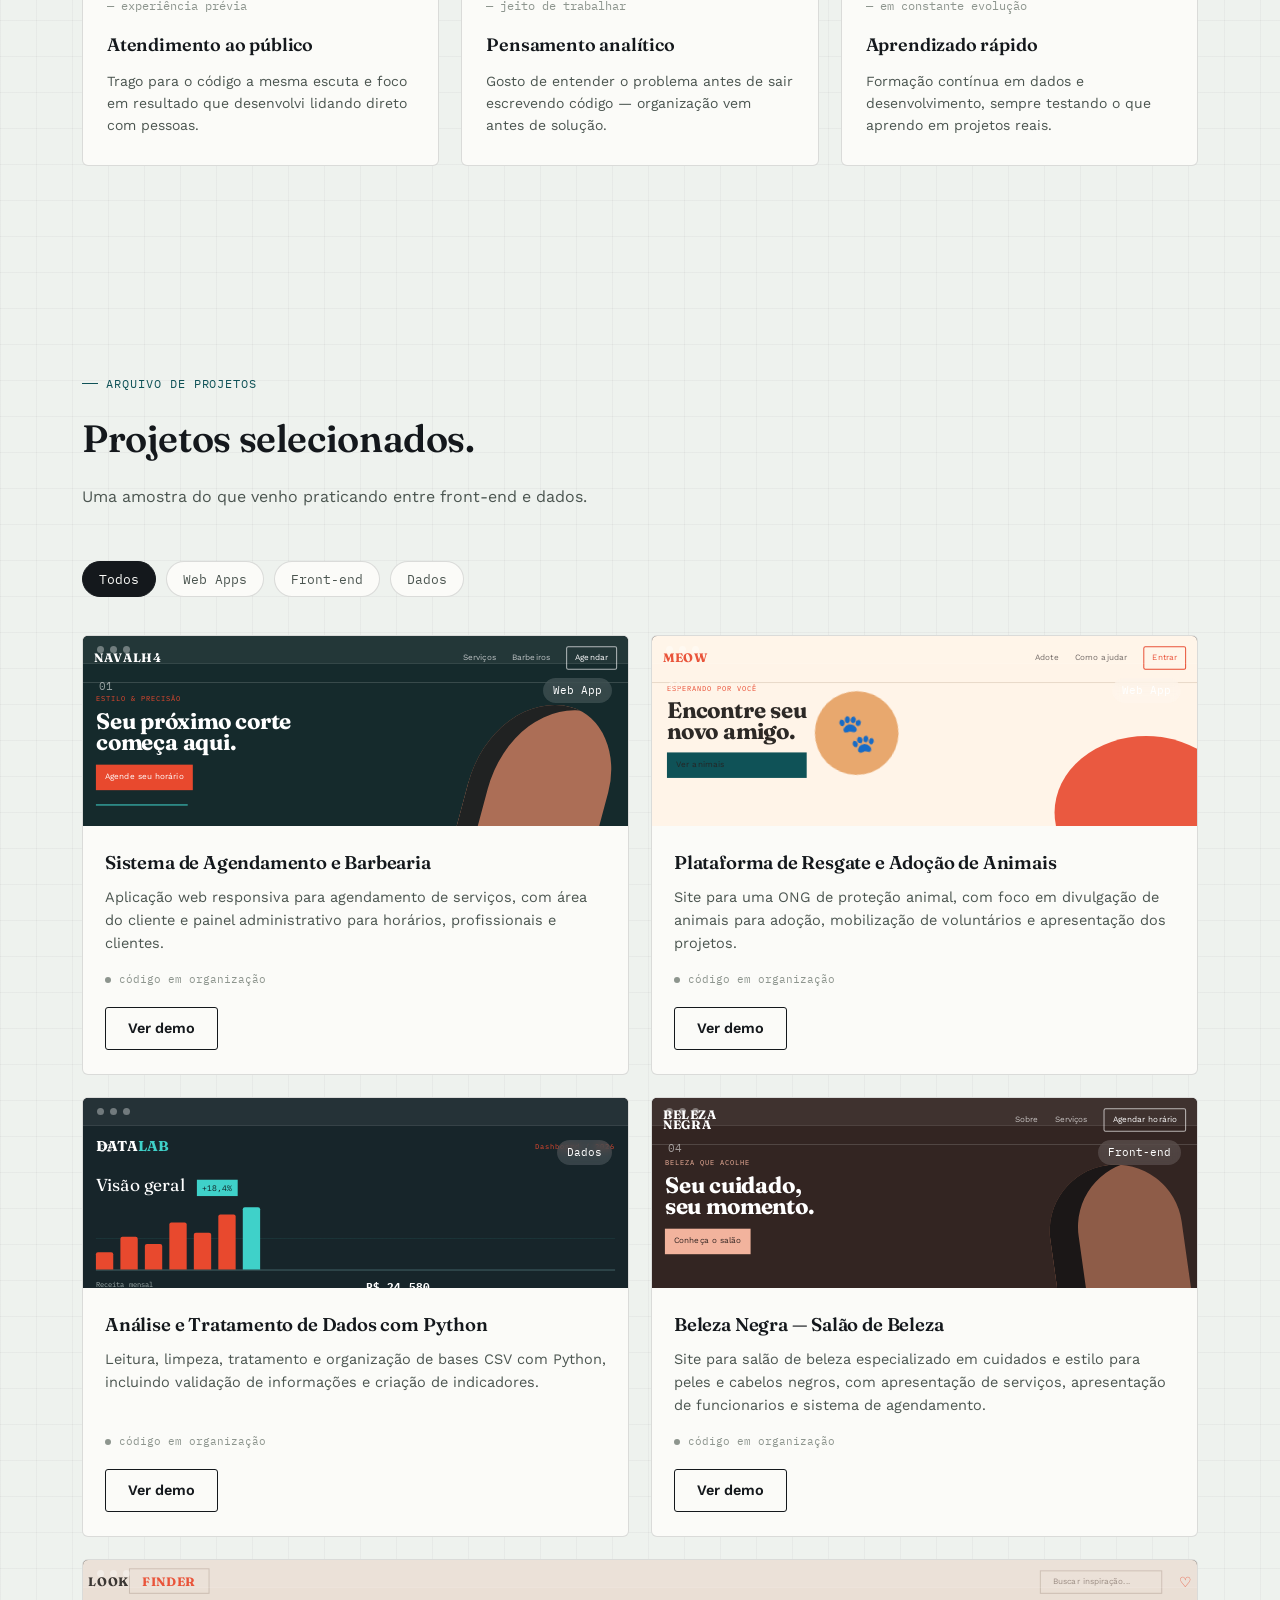
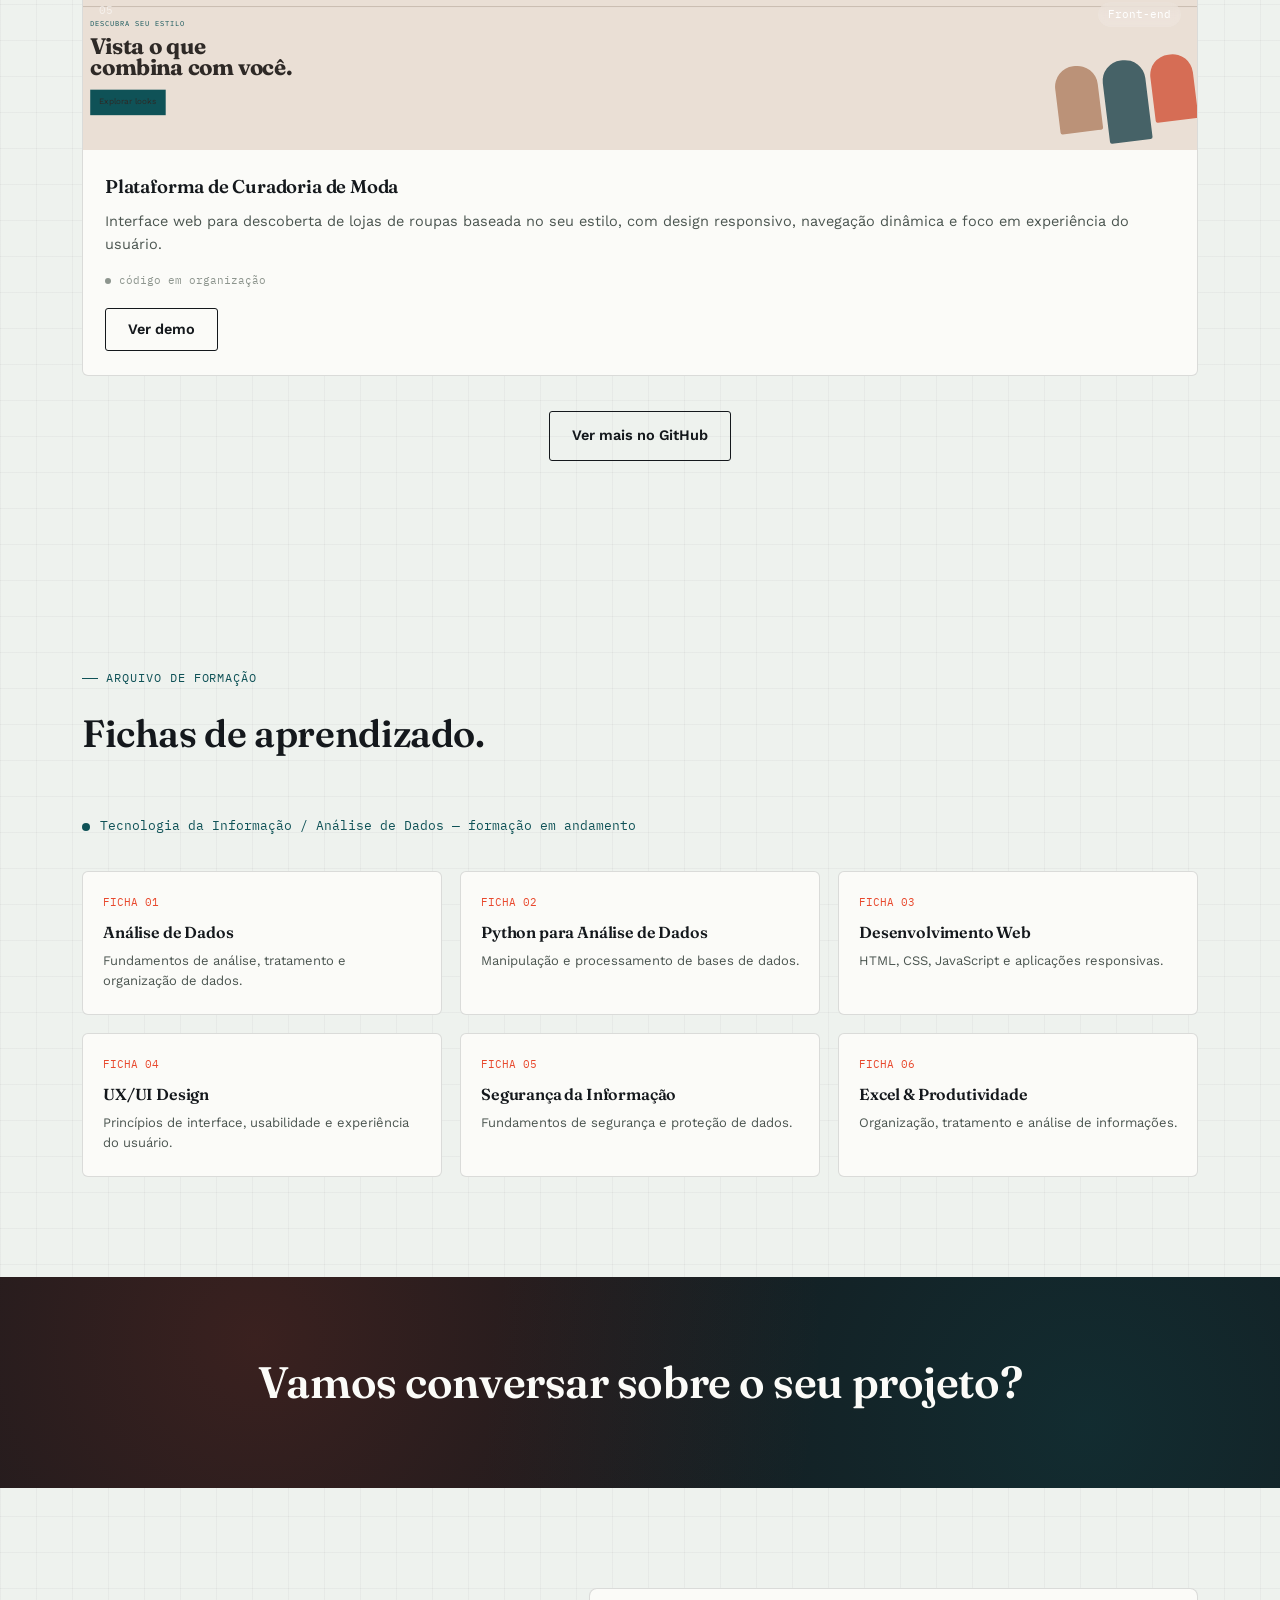
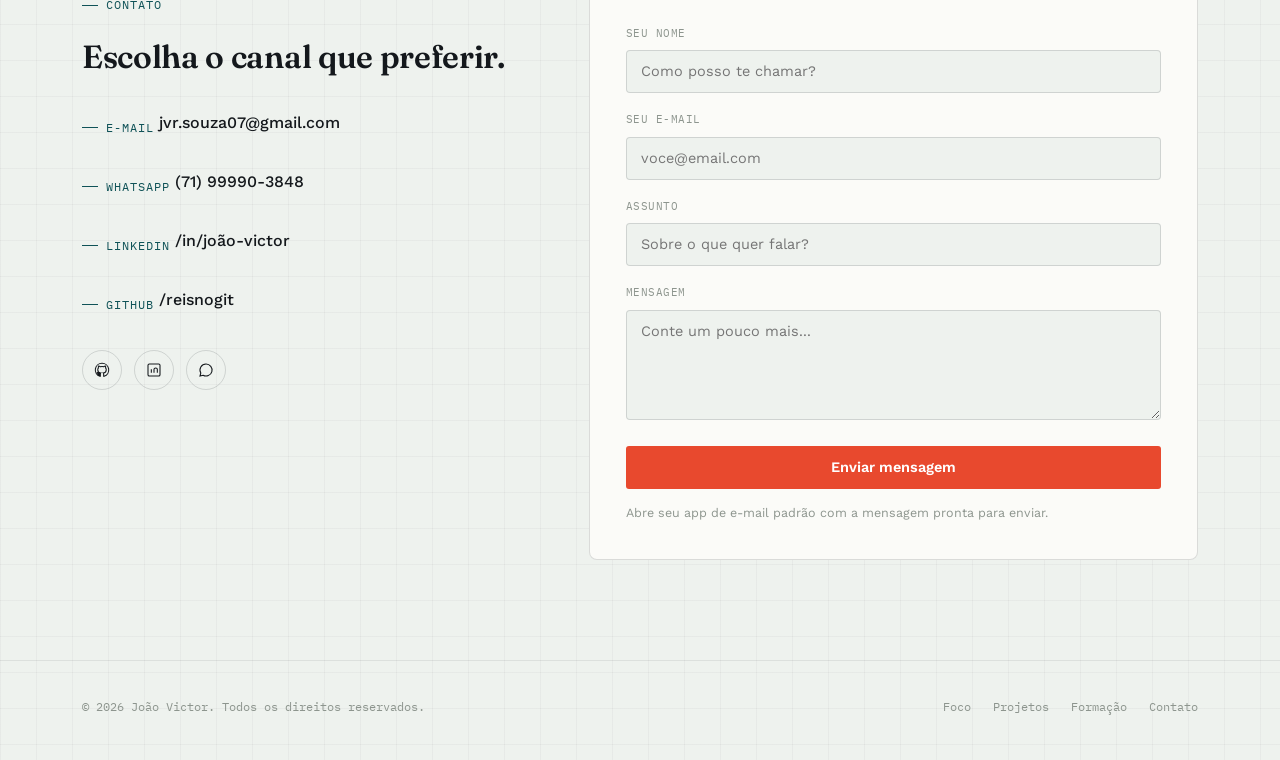
==== commit 1e14d1ef: "primeira atualização do class="folio-visual"" ====
--- a/joao-victor-portfolio-v2.03.html
+++ b/joao-victor-portfolio-v2.03.html
@@ -166,7 +166,11 @@
       <div class="folio-grid" id="folioGrid">
         <div class="folio-card reveal" data-cat="webapp" data-demo="https://barbearia-navalh4.netlify.app/">
           <div class="folio-visual">
-            <div class="fv-bg" style="background:linear-gradient(135deg, #0F5257, #1c2126 70%);"></div>
+            <div class="fv-bg preview preview-barber">
+              <div class="preview-nav"><b>NAVALH4</b><span>Serviços</span><span>Barbeiros</span><i>Agendar</i></div>
+              <div class="preview-content"><small>ESTILO & PRECISÃO</small><strong>Seu próximo corte<br>começa aqui.</strong><em>Agende seu horário</em><div class="preview-line"></div></div>
+              <div class="preview-cutout"></div>
+            </div>
             <div class="fv-bar"><span></span><span></span><span></span></div>
             <div class="fv-top"><span class="fi-idx">01</span><span class="fi-cat">Web App</span></div>
             <div class="fv-shine"></div>
@@ -186,7 +190,11 @@
 
         <div class="folio-card reveal" data-cat="webapp" data-demo="https://meow-eight-gamma.vercel.app/">
           <div class="folio-visual">
-            <div class="fv-bg" style="background:linear-gradient(135deg, #E8492E, #1c2126 70%);"></div>
+            <div class="fv-bg preview preview-pets">
+              <div class="preview-nav"><b>MEOW</b><span>Adote</span><span>Como ajudar</span><i>Entrar</i></div>
+              <div class="preview-pet-card"><div class="preview-pet-image">🐾</div><small>ESPERANDO POR VOCÊ</small><strong>Encontre seu<br>novo amigo.</strong><em>Ver animais</em></div>
+              <div class="preview-pet-shape"></div>
+            </div>
             <div class="fv-bar"><span></span><span></span><span></span></div>
             <div class="fv-top"><span class="fi-idx">02</span><span class="fi-cat">Web App</span></div>
             <div class="fv-shine"></div>
@@ -206,7 +214,12 @@
 
         <div class="folio-card reveal" data-cat="dados">
           <div class="folio-visual">
-            <div class="fv-bg" style="background:linear-gradient(135deg, #0F5257, #E8492E 130%);"></div>
+            <div class="fv-bg preview preview-data">
+              <div class="preview-data-head"><b>DATA<span>LAB</span></b><small>Dashboard / 2026</small></div>
+              <div class="preview-data-title">Visão geral <em>+18,4%</em></div>
+              <div class="preview-chart"><i></i><i></i><i></i><i></i><i></i><i></i><i></i></div>
+              <div class="preview-data-footer"><span>Receita mensal</span><b>R$ 24.580</b><span>Usuários ativos</span><b>8.492</b></div>
+            </div>
             <div class="fv-bar"><span></span><span></span><span></span></div>
             <div class="fv-top"><span class="fi-idx">03</span><span class="fi-cat">Dados</span></div>
             <div class="fv-shine"></div>
@@ -224,7 +237,11 @@
 
         <div class="folio-card reveal" data-cat="frontend" data-demo="https://belezanegra.netlify.app/">
           <div class="folio-visual">
-            <div class="fv-bg" style="background:linear-gradient(135deg, #E8492E, #0F5257 130%);"></div>
+            <div class="fv-bg preview preview-beauty">
+              <div class="preview-nav"><b>BELEZA<br>NEGRA</b><span>Sobre</span><span>Serviços</span><i>Agendar horário</i></div>
+              <div class="preview-beauty-title"><small>BELEZA QUE ACOLHE</small><strong>Seu cuidado,<br>seu momento.</strong><em>Conheça o salão</em></div>
+              <div class="preview-beauty-photo"></div>
+            </div>
             <div class="fv-bar"><span></span><span></span><span></span></div>
             <div class="fv-top"><span class="fi-idx">04</span><span class="fi-cat">Front-end</span></div>
             <div class="fv-shine"></div>
@@ -244,7 +261,11 @@
 
         <div class="folio-card reveal" data-cat="frontend" data-demo="https://pesquisaroupas.netlify.app" style="grid-column:span 2;">
           <div class="folio-visual">
-            <div class="fv-bg" style="background:linear-gradient(135deg, #0F5257, #E8492E 90%, #1c2126);"></div>
+            <div class="fv-bg preview preview-fashion">
+              <div class="preview-fashion-top"><b>LOOK<span>FINDER</span></b><span>Buscar inspiração...</span><i>♡</i></div>
+              <div class="preview-fashion-title"><small>DESCUBRA SEU ESTILO</small><strong>Vista o que<br>combina com você.</strong><em>Explorar looks</em></div>
+              <div class="preview-fashion-grid"><i></i><i></i><i></i></div>
+            </div>
             <div class="fv-bar"><span></span><span></span><span></span></div>
             <div class="fv-top"><span class="fi-idx">05</span><span class="fi-cat">Front-end</span></div>
             <div class="fv-shine"></div>
--- a/style.css
+++ b/style.css
@@ -240,6 +240,35 @@
     transition:filter .55s ease, transform .55s ease;
     transform:scale(1.02);
   }
+  .preview{overflow:hidden;color:#fff;font-family:var(--font-body);background:#152a2c !important;filter:none !important;}
+  .preview-nav,.preview-fashion-top{position:absolute;z-index:1;top:0;left:0;right:0;display:flex;align-items:center;gap:16px;padding:12px 16px;font-size:8px;color:rgba(255,255,255,.7);border-bottom:1px solid rgba(255,255,255,.15);}
+  .preview-nav b,.preview-fashion-top b{font-family:var(--font-display);font-size:12px;letter-spacing:.04em;color:#fff;margin-right:auto;line-height:.85;}
+  .preview-nav i,.preview-fashion-top i{font-style:normal;border:1px solid rgba(255,255,255,.65);padding:4px 8px;border-radius:2px;color:#fff;}
+  .preview-content,.preview-beauty-title,.preview-fashion-title{position:absolute;z-index:2;left:18px;top:58px;display:flex;flex-direction:column;align-items:flex-start;gap:6px;}
+  .preview small,.preview-content small{font-family:var(--font-mono);font-size:7px;letter-spacing:.13em;color:#e8492e;}
+  .preview strong{font-family:var(--font-display);font-size:22px;line-height:.95;letter-spacing:-.02em;}
+  .preview em{font-style:normal;font-size:8px;background:#e8492e;padding:6px 9px;margin-top:5px;}
+  .preview-line{width:90px;height:1px;background:#3fd1c9;margin-top:8px;}
+  .preview-cutout{position:absolute;right:26px;bottom:-46px;width:135px;height:170px;border-radius:58% 42% 0 0;background:#bd765b;transform:rotate(15deg);box-shadow:inset 20px 0 #222;opacity:.9;}
+  .preview-pets{background:#fff4e8 !important;color:#252525;}
+  .preview-pets .preview-nav{color:#6a625d;border-color:#e9d9ca;}
+  .preview-pets .preview-nav b{color:#e8492e;}
+  .preview-pets .preview-nav i{color:#e8492e;border-color:#e8492e;}
+  .preview-pet-card{position:absolute;z-index:2;left:20px;top:48px;display:flex;flex-direction:column;gap:5px;}
+  .preview-pet-card small{color:#e8492e;}
+  .preview-pet-card strong{color:#2d2926;}
+  .preview-pet-card em{background:#0f5257;}
+  .preview-pet-image{position:absolute;left:145px;top:8px;width:82px;height:82px;border-radius:50%;background:#e8a86e;display:grid;place-items:center;font-size:34px;transform:rotate(12deg);}
+  .preview-pet-shape{position:absolute;right:-35px;bottom:-60px;width:180px;height:150px;border-radius:50%;background:#e8492e;opacity:.9;}
+  .preview-data{background:#17252a !important;padding:38px 18px 12px;}
+  .preview-data-head{display:flex;justify-content:space-between;align-items:center;font-family:var(--font-mono);font-size:8px;color:#9eacab;}
+  .preview-data-head b{font-family:var(--font-display);font-size:14px;color:#fff;}.preview-data-head b span{color:#3fd1c9;}
+  .preview-data-title{margin-top:13px;font-family:var(--font-display);font-size:17px;}.preview-data-title em{font-family:var(--font-mono);font-size:8px;background:#3fd1c9;color:#102326;padding:3px 5px;margin-left:8px;}
+  .preview-chart{height:62px;margin-top:8px;display:flex;align-items:flex-end;gap:7px;border-bottom:1px solid #416064;background:linear-gradient(180deg,transparent 49%,rgba(63,209,201,.1) 50%,transparent 51%);}
+  .preview-chart i{display:block;width:17px;background:#e8492e;border-radius:2px 2px 0 0;}.preview-chart i:nth-child(1){height:28%;}.preview-chart i:nth-child(2){height:52%;}.preview-chart i:nth-child(3){height:40%;}.preview-chart i:nth-child(4){height:75%;}.preview-chart i:nth-child(5){height:58%;}.preview-chart i:nth-child(6){height:88%;}.preview-chart i:nth-child(7){height:100%;background:#3fd1c9;}
+  .preview-data-footer{display:grid;grid-template-columns:1fr 1fr;gap:3px 20px;margin-top:8px;font-family:var(--font-mono);font-size:7px;color:#9eacab;}.preview-data-footer b{font-size:11px;color:#fff;}
+  .preview-beauty{background:#332522 !important;}.preview-beauty-title{top:60px;}.preview-beauty-title small{color:#f2b39d;}.preview-beauty-title em{background:#f2b39d;color:#332522;}.preview-beauty-photo{position:absolute;right:18px;bottom:-32px;width:130px;height:155px;background:#8e5c48;border-radius:65px 65px 0 0;box-shadow:inset 28px 0 #1b1717;transform:rotate(-8deg);}
+  .preview-fashion{background:#eadfd5 !important;color:#2e2926;}.preview-fashion-top{color:#71655e;border-color:#cbbdb2;}.preview-fashion-top b{color:#2e2926;}.preview-fashion-top b span{color:#e8492e;}.preview-fashion-top span{border:1px solid #cbbdb2;padding:4px 12px;width:120px;color:#94857c;}.preview-fashion-top i{color:#e8492e;border:0;font-size:14px;padding:0;}.preview-fashion-title{top:59px;}.preview-fashion-title small{color:#0f5257;}.preview-fashion-title strong{color:#2e2926;}.preview-fashion-title em{background:#0f5257;}.preview-fashion-grid{position:absolute;right:12px;bottom:10px;display:flex;gap:5px;transform:rotate(-7deg);}.preview-fashion-grid i{width:42px;height:65px;background:#bb9278;border-radius:20px 20px 2px 2px;}.preview-fashion-grid i:nth-child(2){height:80px;background:#466267;}.preview-fashion-grid i:nth-child(3){background:#d66d55;}
   .folio-card:hover .folio-visual .fv-bg{
     filter:grayscale(0) contrast(1) brightness(1);
     transform:scale(1.06);
@@ -349,10 +378,13 @@
     .focus-layout{grid-template-columns:1fr;}
     .highlights{grid-template-columns:1fr;}
     .folio-grid{grid-template-columns:1fr;}
+    .folio-card{grid-column:auto !important;}
     .ficha-grid{grid-template-columns:1fr 1fr;}
     .contact-layout{grid-template-columns:1fr;}
   }
   @media (max-width:760px){
+    nav{padding:14px 20px;}
+    .logo{font-size:18px;}
     .nav-links,.nav-cta{display:none;}
     .burger{display:flex;}
     nav{flex-wrap:wrap;}
@@ -363,6 +395,44 @@
     header.menu-open .nav-cta{display:flex;order:4;width:100%;padding:0 0 20px;}
     header.menu-open .nav-cta .btn{width:100%;justify-content:center;}
     .wrap{padding:0 20px;}
+    .section{padding:68px 0;}
+    .section-head{margin-bottom:34px;}
+    .section-head h2{line-height:1.15;}
+    .hero{padding:48px 0 56px;gap:20px;}
+    .hero-copy h1{font-size:clamp(36px,11vw,48px);}
+    .hero-copy p{font-size:16px;margin-bottom:26px;}
+    .hero-actions{flex-direction:column;align-items:stretch;margin-bottom:28px;}
+    .hero-actions .btn{justify-content:center;}
+    .hero-meta{gap:14px 22px;}
+    .hero-meta div{font-size:11px;}
+    .hero-meta strong{font-size:14px;}
+    .card-stage{height:300px;margin-top:4px;}
     .ficha-grid{grid-template-columns:1fr;}
-    .index-card{width:280px;padding:24px 20px 22px;}
-  }
+    .index-card{width:min(280px,calc(100vw - 48px));padding:24px 20px 22px;}
+    .index-card .field .v{font-size:17px;}
+    .index-card .field .v.small{font-size:13px;}
+    .index-card.back{transform:rotate(6deg) translate(10px,8px);}
+    .index-card.mid{transform:rotate(-4deg) translate(-8px,4px);}
+    .focus-item{gap:14px;padding:18px 0;}
+    .focus-item h3{font-size:17px;}
+    .focus-item p{font-size:14px;}
+    .drawer-visual .drawer-row{padding:14px 12px;font-size:11px;gap:8px;}
+    .drawer-visual .drawer-row span.lbl{margin-left:2px;min-width:0;}
+    .drawer-visual .drawer-row span.pct{max-width:42%;text-align:right;}
+    .highlights{gap:14px;}
+    .highlight-card{padding:22px 18px;}
+    .filter-bar{margin-bottom:26px;gap:8px;}
+    .filter-btn{padding:8px 12px;font-size:11.5px;}
+    .folio-visual{height:170px;}
+    .folio-body{padding:20px 18px 22px;}
+    .folio-body h3{font-size:17px;}
+    .folio-body p{font-size:14px;}
+    .folio-actions .btn{width:100%;justify-content:center;}
+    .formacao-status{align-items:flex-start;font-size:12px;margin-bottom:26px;}
+    .cta-banner{padding:52px 0;}
+    .cta-banner h2{line-height:1.15;}
+    .contact-layout{gap:38px;}
+    .form-card{padding:24px 18px;}
+    .footer-row{align-items:flex-start;flex-direction:column;}
+    .footer-links{flex-wrap:wrap;gap:12px 18px;}
+  }
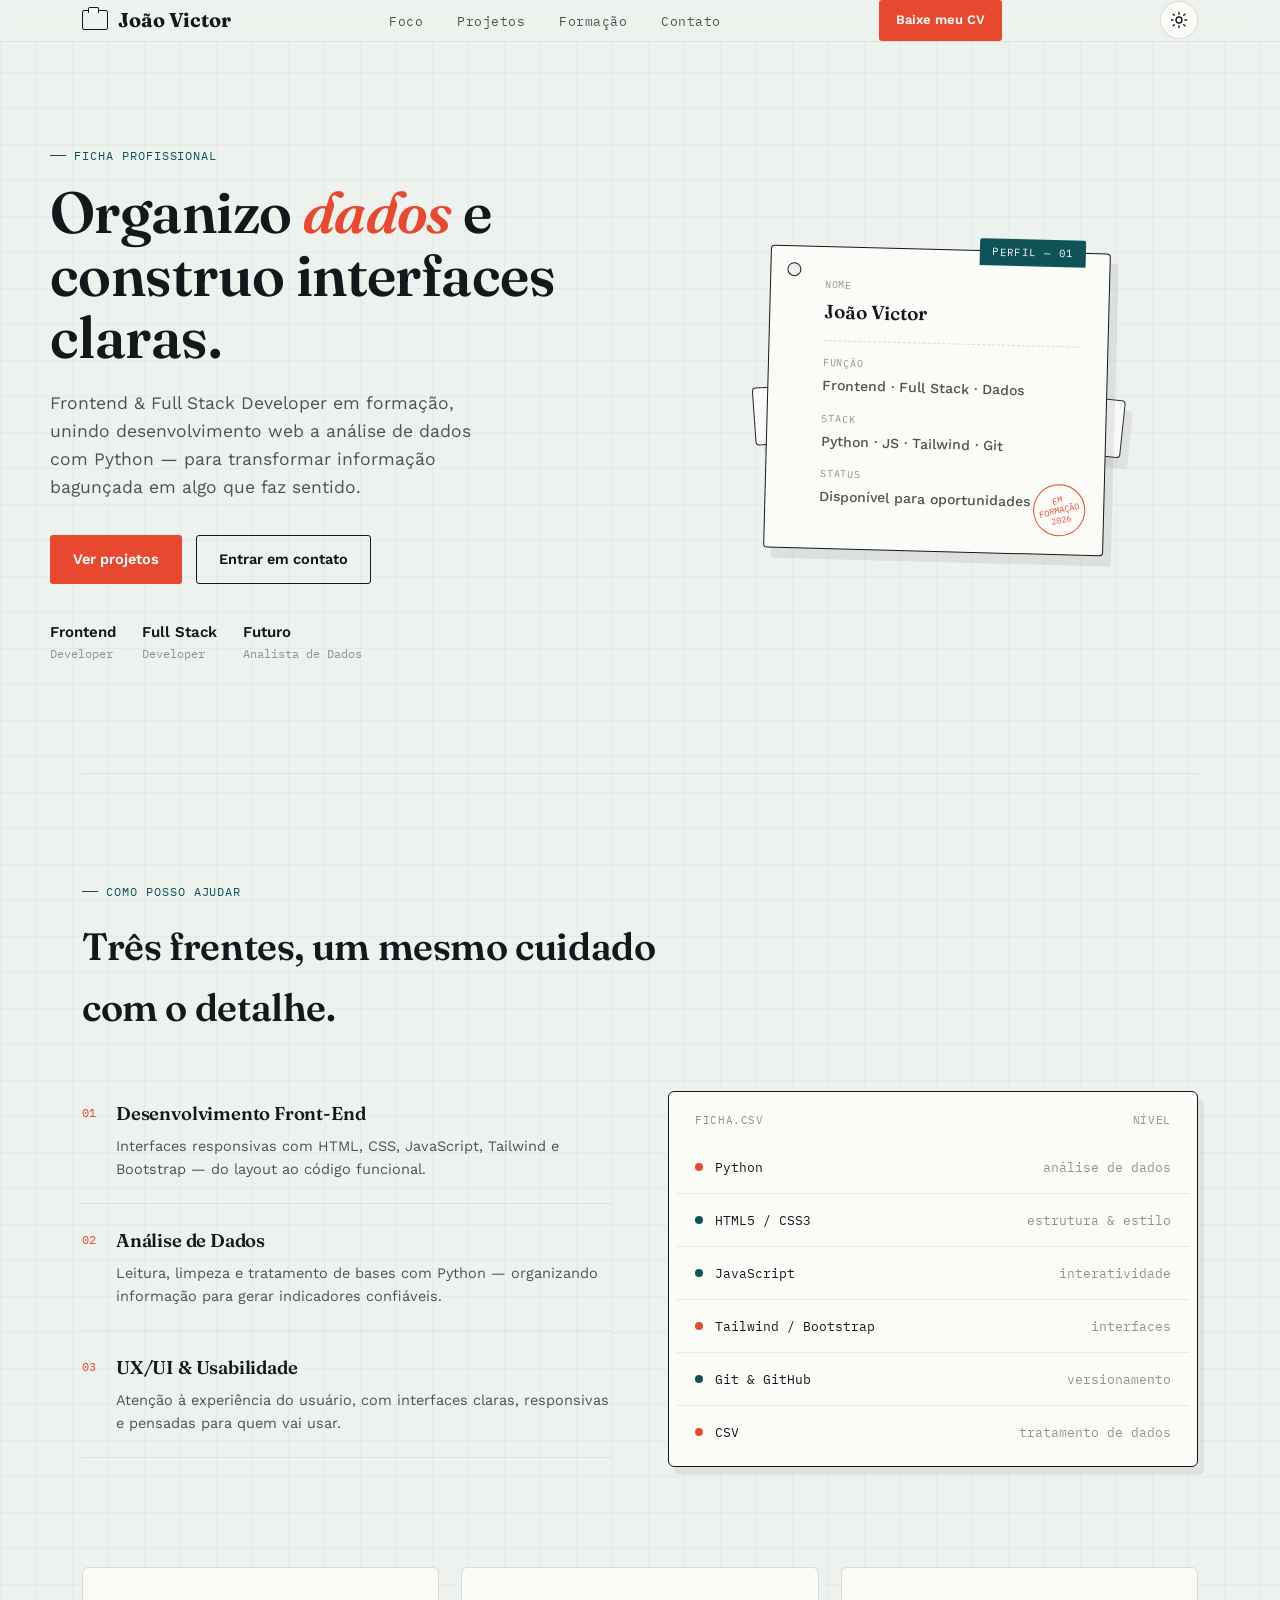
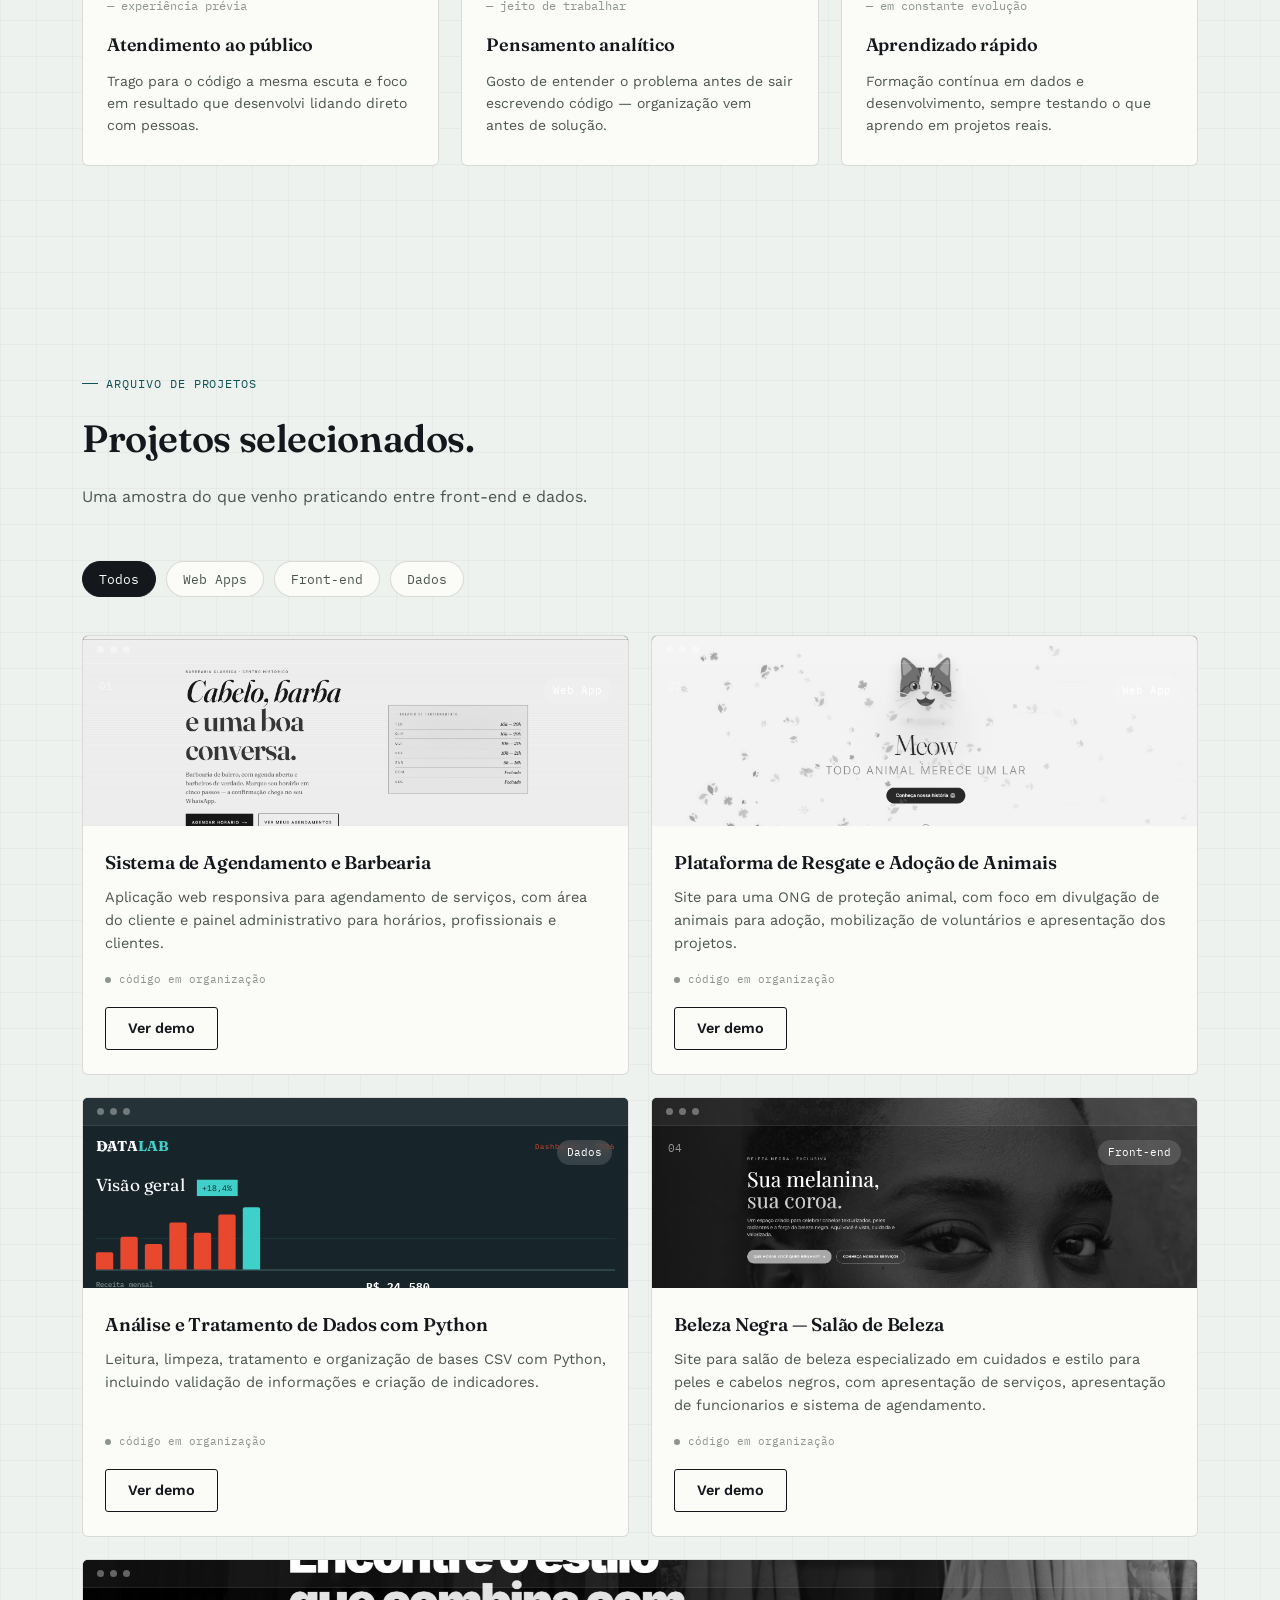
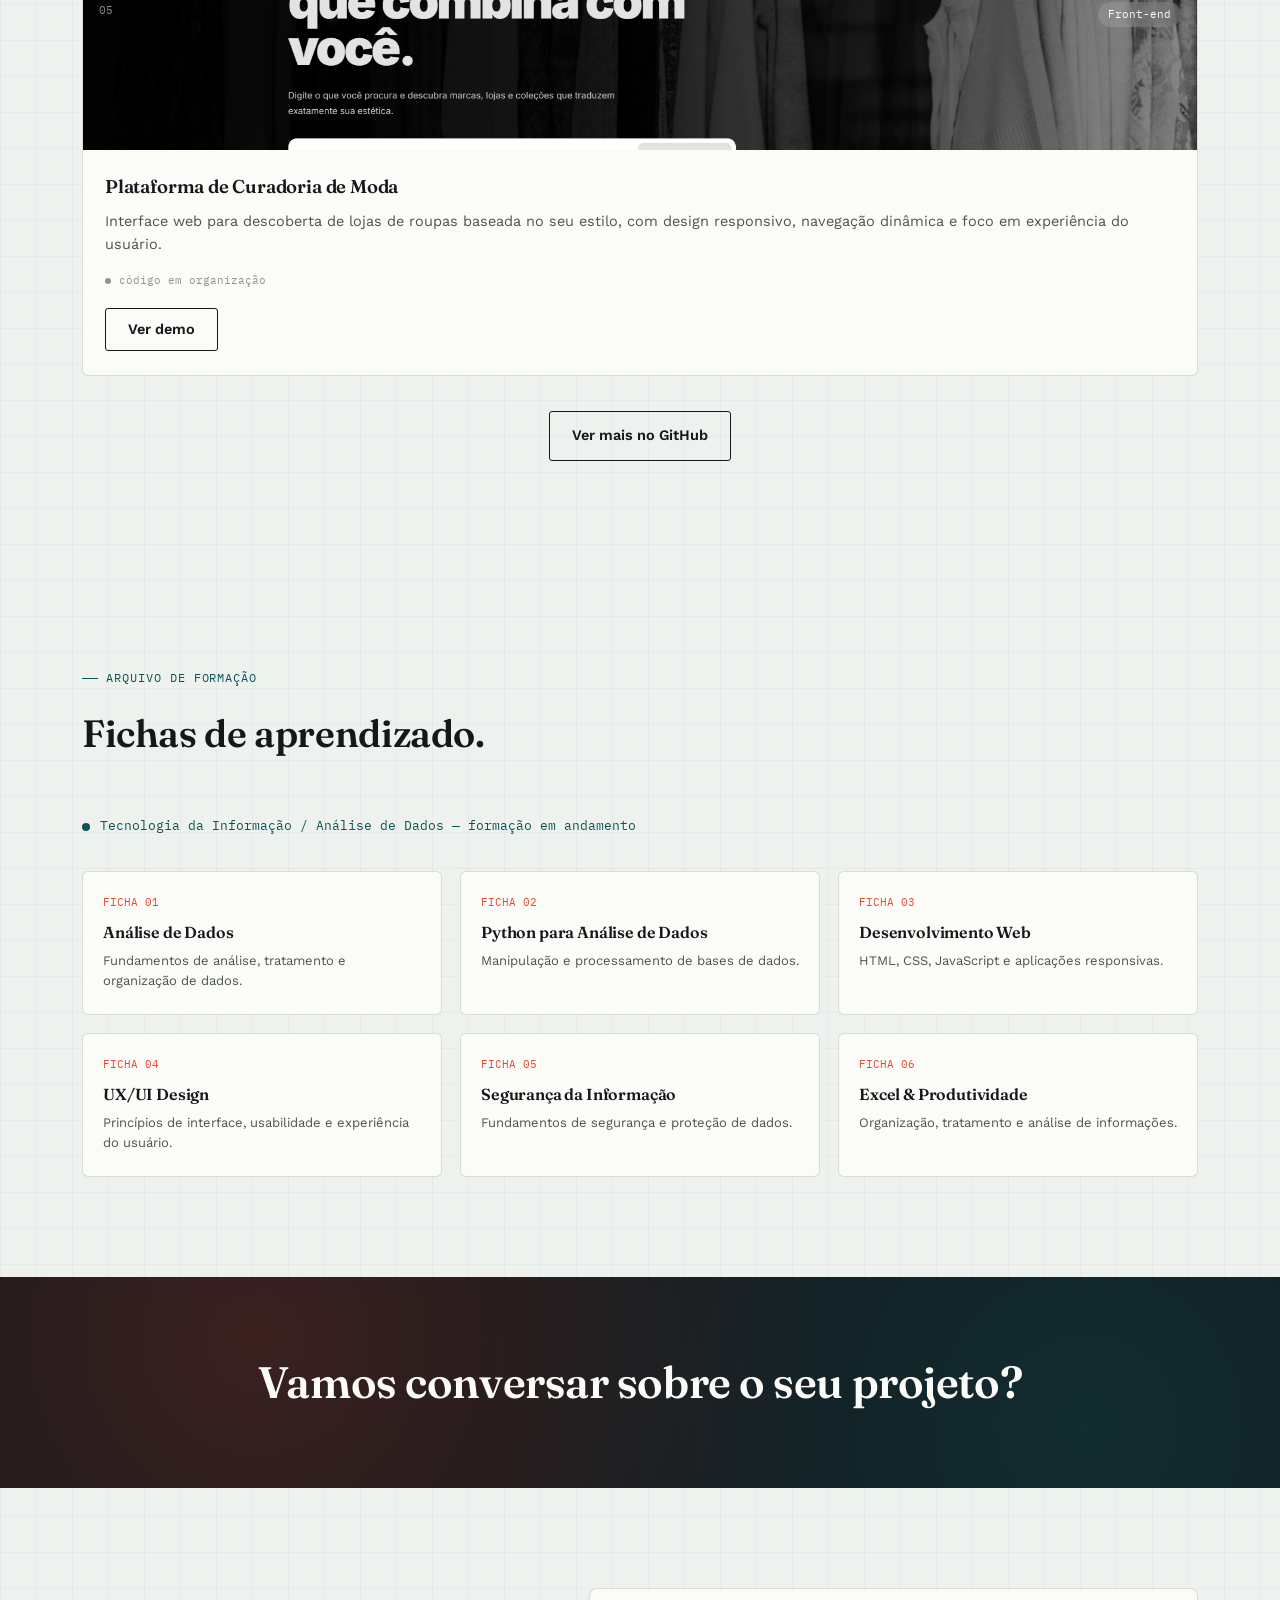
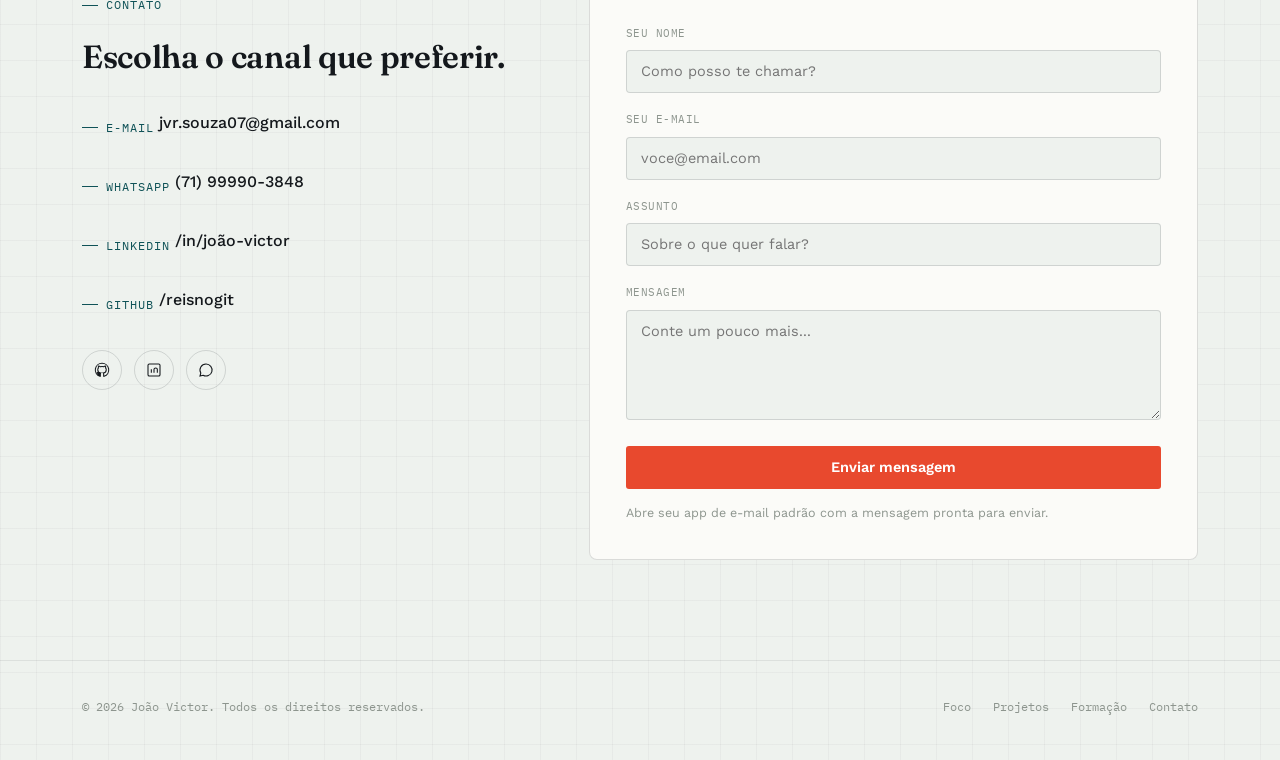
==== commit e2e6db43: "atualização dos projetos" ====
--- a/joao-victor-portfolio-v2.03.html
+++ b/joao-victor-portfolio-v2.03.html
@@ -166,11 +166,7 @@
       <div class="folio-grid" id="folioGrid">
         <div class="folio-card reveal" data-cat="webapp" data-demo="https://barbearia-navalh4.netlify.app/">
           <div class="folio-visual">
-            <div class="fv-bg preview preview-barber">
-              <div class="preview-nav"><b>NAVALH4</b><span>Serviços</span><span>Barbeiros</span><i>Agendar</i></div>
-              <div class="preview-content"><small>ESTILO & PRECISÃO</small><strong>Seu próximo corte<br>começa aqui.</strong><em>Agende seu horário</em><div class="preview-line"></div></div>
-              <div class="preview-cutout"></div>
-            </div>
+            <img class="folio-print" src="images/barbearia-navalha.png" alt="Print do site Casa Navalha">
             <div class="fv-bar"><span></span><span></span><span></span></div>
             <div class="fv-top"><span class="fi-idx">01</span><span class="fi-cat">Web App</span></div>
             <div class="fv-shine"></div>
@@ -190,11 +186,7 @@
 
         <div class="folio-card reveal" data-cat="webapp" data-demo="https://meow-eight-gamma.vercel.app/">
           <div class="folio-visual">
-            <div class="fv-bg preview preview-pets">
-              <div class="preview-nav"><b>MEOW</b><span>Adote</span><span>Como ajudar</span><i>Entrar</i></div>
-              <div class="preview-pet-card"><div class="preview-pet-image">🐾</div><small>ESPERANDO POR VOCÊ</small><strong>Encontre seu<br>novo amigo.</strong><em>Ver animais</em></div>
-              <div class="preview-pet-shape"></div>
-            </div>
+            <img class="folio-print" src="images/instituição-meow.png" alt="Print do site de adoção Meow">
             <div class="fv-bar"><span></span><span></span><span></span></div>
             <div class="fv-top"><span class="fi-idx">02</span><span class="fi-cat">Web App</span></div>
             <div class="fv-shine"></div>
@@ -237,11 +229,7 @@
 
         <div class="folio-card reveal" data-cat="frontend" data-demo="https://belezanegra.netlify.app/">
           <div class="folio-visual">
-            <div class="fv-bg preview preview-beauty">
-              <div class="preview-nav"><b>BELEZA<br>NEGRA</b><span>Sobre</span><span>Serviços</span><i>Agendar horário</i></div>
-              <div class="preview-beauty-title"><small>BELEZA QUE ACOLHE</small><strong>Seu cuidado,<br>seu momento.</strong><em>Conheça o salão</em></div>
-              <div class="preview-beauty-photo"></div>
-            </div>
+            <img class="folio-print" src="images/beleza-negra.png" alt="Print do site Beleza Negra">
             <div class="fv-bar"><span></span><span></span><span></span></div>
             <div class="fv-top"><span class="fi-idx">04</span><span class="fi-cat">Front-end</span></div>
             <div class="fv-shine"></div>
@@ -261,11 +249,7 @@
 
         <div class="folio-card reveal" data-cat="frontend" data-demo="https://pesquisaroupas.netlify.app" style="grid-column:span 2;">
           <div class="folio-visual">
-            <div class="fv-bg preview preview-fashion">
-              <div class="preview-fashion-top"><b>LOOK<span>FINDER</span></b><span>Buscar inspiração...</span><i>♡</i></div>
-              <div class="preview-fashion-title"><small>DESCUBRA SEU ESTILO</small><strong>Vista o que<br>combina com você.</strong><em>Explorar looks</em></div>
-              <div class="preview-fashion-grid"><i></i><i></i><i></i></div>
-            </div>
+            <img class="folio-print" src="images/vesta.png" alt="Print da plataforma de curadoria de moda Vesta">
             <div class="fv-bar"><span></span><span></span><span></span></div>
             <div class="fv-top"><span class="fi-idx">05</span><span class="fi-cat">Front-end</span></div>
             <div class="fv-shine"></div>
--- a/style.css
+++ b/style.css
@@ -269,6 +269,8 @@
   .preview-data-footer{display:grid;grid-template-columns:1fr 1fr;gap:3px 20px;margin-top:8px;font-family:var(--font-mono);font-size:7px;color:#9eacab;}.preview-data-footer b{font-size:11px;color:#fff;}
   .preview-beauty{background:#332522 !important;}.preview-beauty-title{top:60px;}.preview-beauty-title small{color:#f2b39d;}.preview-beauty-title em{background:#f2b39d;color:#332522;}.preview-beauty-photo{position:absolute;right:18px;bottom:-32px;width:130px;height:155px;background:#8e5c48;border-radius:65px 65px 0 0;box-shadow:inset 28px 0 #1b1717;transform:rotate(-8deg);}
   .preview-fashion{background:#eadfd5 !important;color:#2e2926;}.preview-fashion-top{color:#71655e;border-color:#cbbdb2;}.preview-fashion-top b{color:#2e2926;}.preview-fashion-top b span{color:#e8492e;}.preview-fashion-top span{border:1px solid #cbbdb2;padding:4px 12px;width:120px;color:#94857c;}.preview-fashion-top i{color:#e8492e;border:0;font-size:14px;padding:0;}.preview-fashion-title{top:59px;}.preview-fashion-title small{color:#0f5257;}.preview-fashion-title strong{color:#2e2926;}.preview-fashion-title em{background:#0f5257;}.preview-fashion-grid{position:absolute;right:12px;bottom:10px;display:flex;gap:5px;transform:rotate(-7deg);}.preview-fashion-grid i{width:42px;height:65px;background:#bb9278;border-radius:20px 20px 2px 2px;}.preview-fashion-grid i:nth-child(2){height:80px;background:#466267;}.preview-fashion-grid i:nth-child(3){background:#d66d55;}
+  .folio-print{position:absolute;inset:0;width:100%;height:100%;object-fit:cover;filter:grayscale(1) contrast(1.02);transform:scale(1.02);transition:filter .55s ease, transform .55s ease;}
+  .folio-card:hover .folio-print{filter:grayscale(0) contrast(1);transform:scale(1.06);}
   .folio-card:hover .folio-visual .fv-bg{
     filter:grayscale(0) contrast(1) brightness(1);
     transform:scale(1.06);
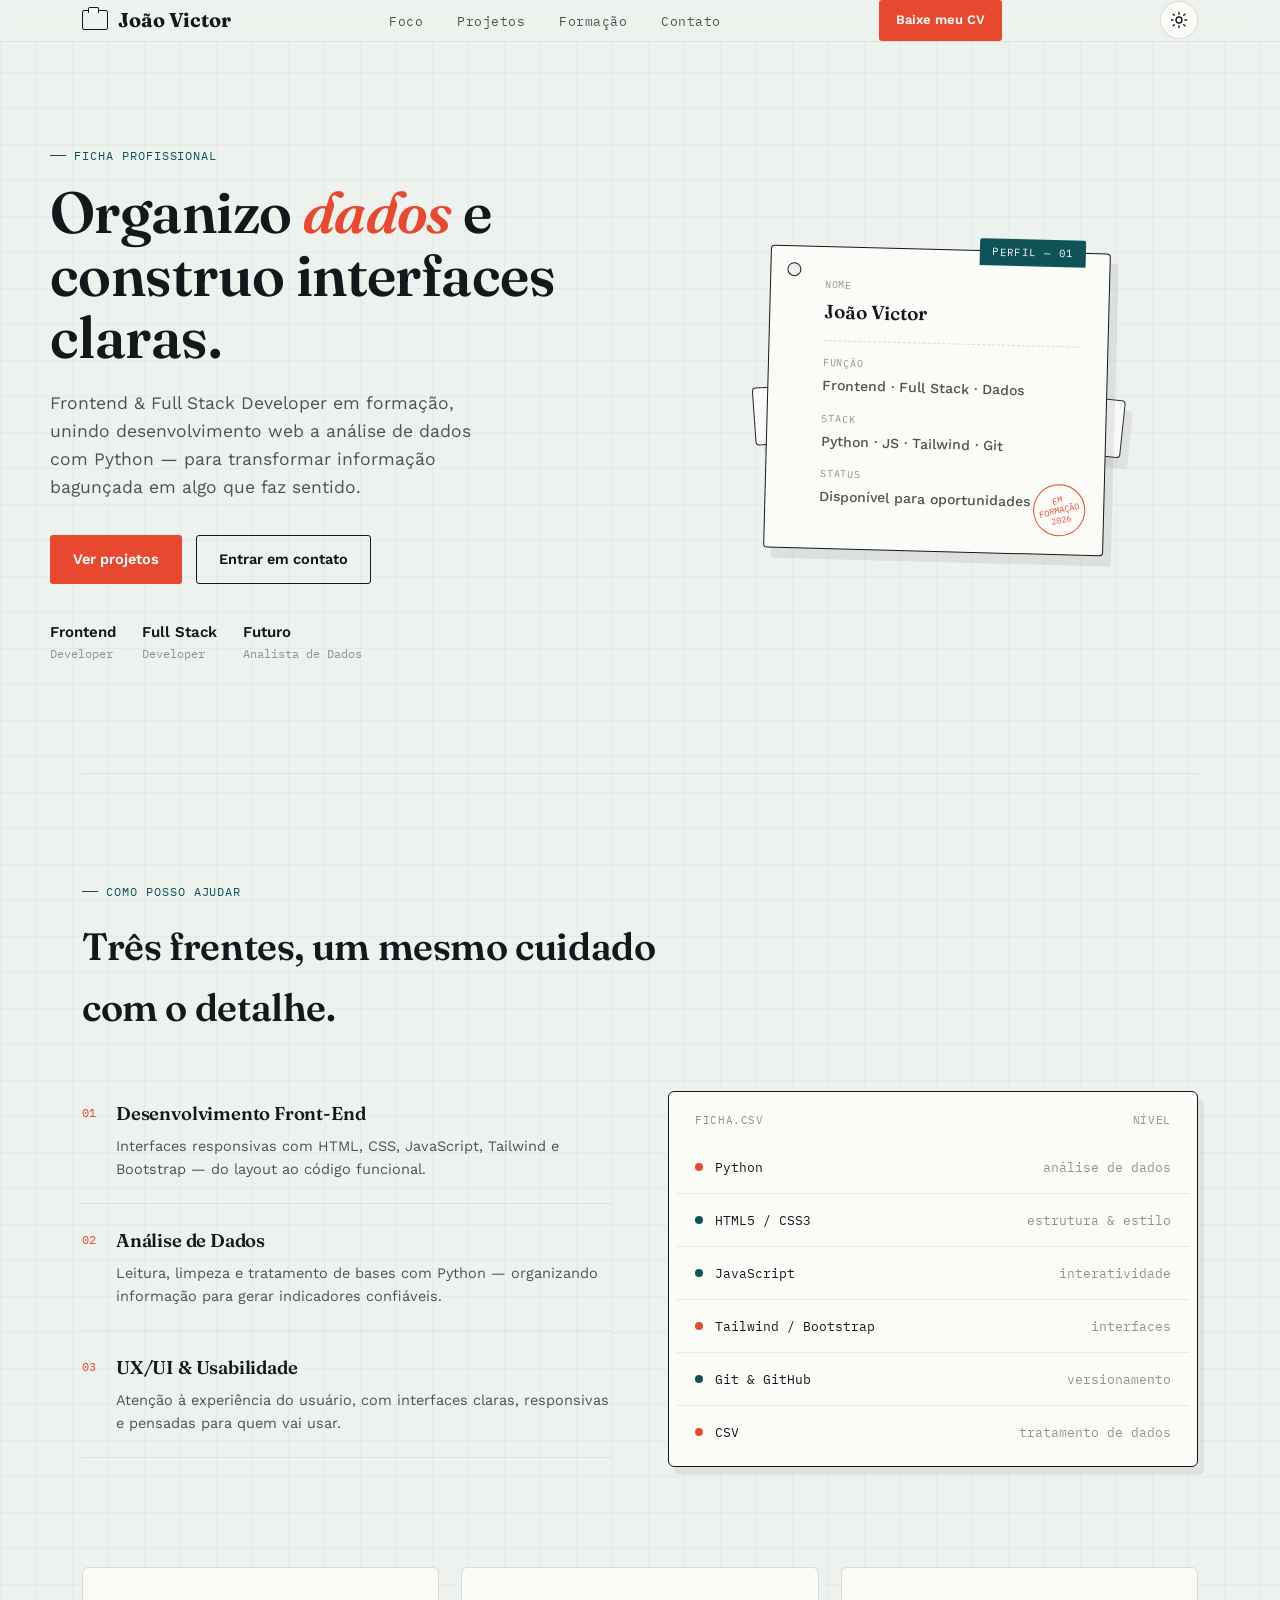
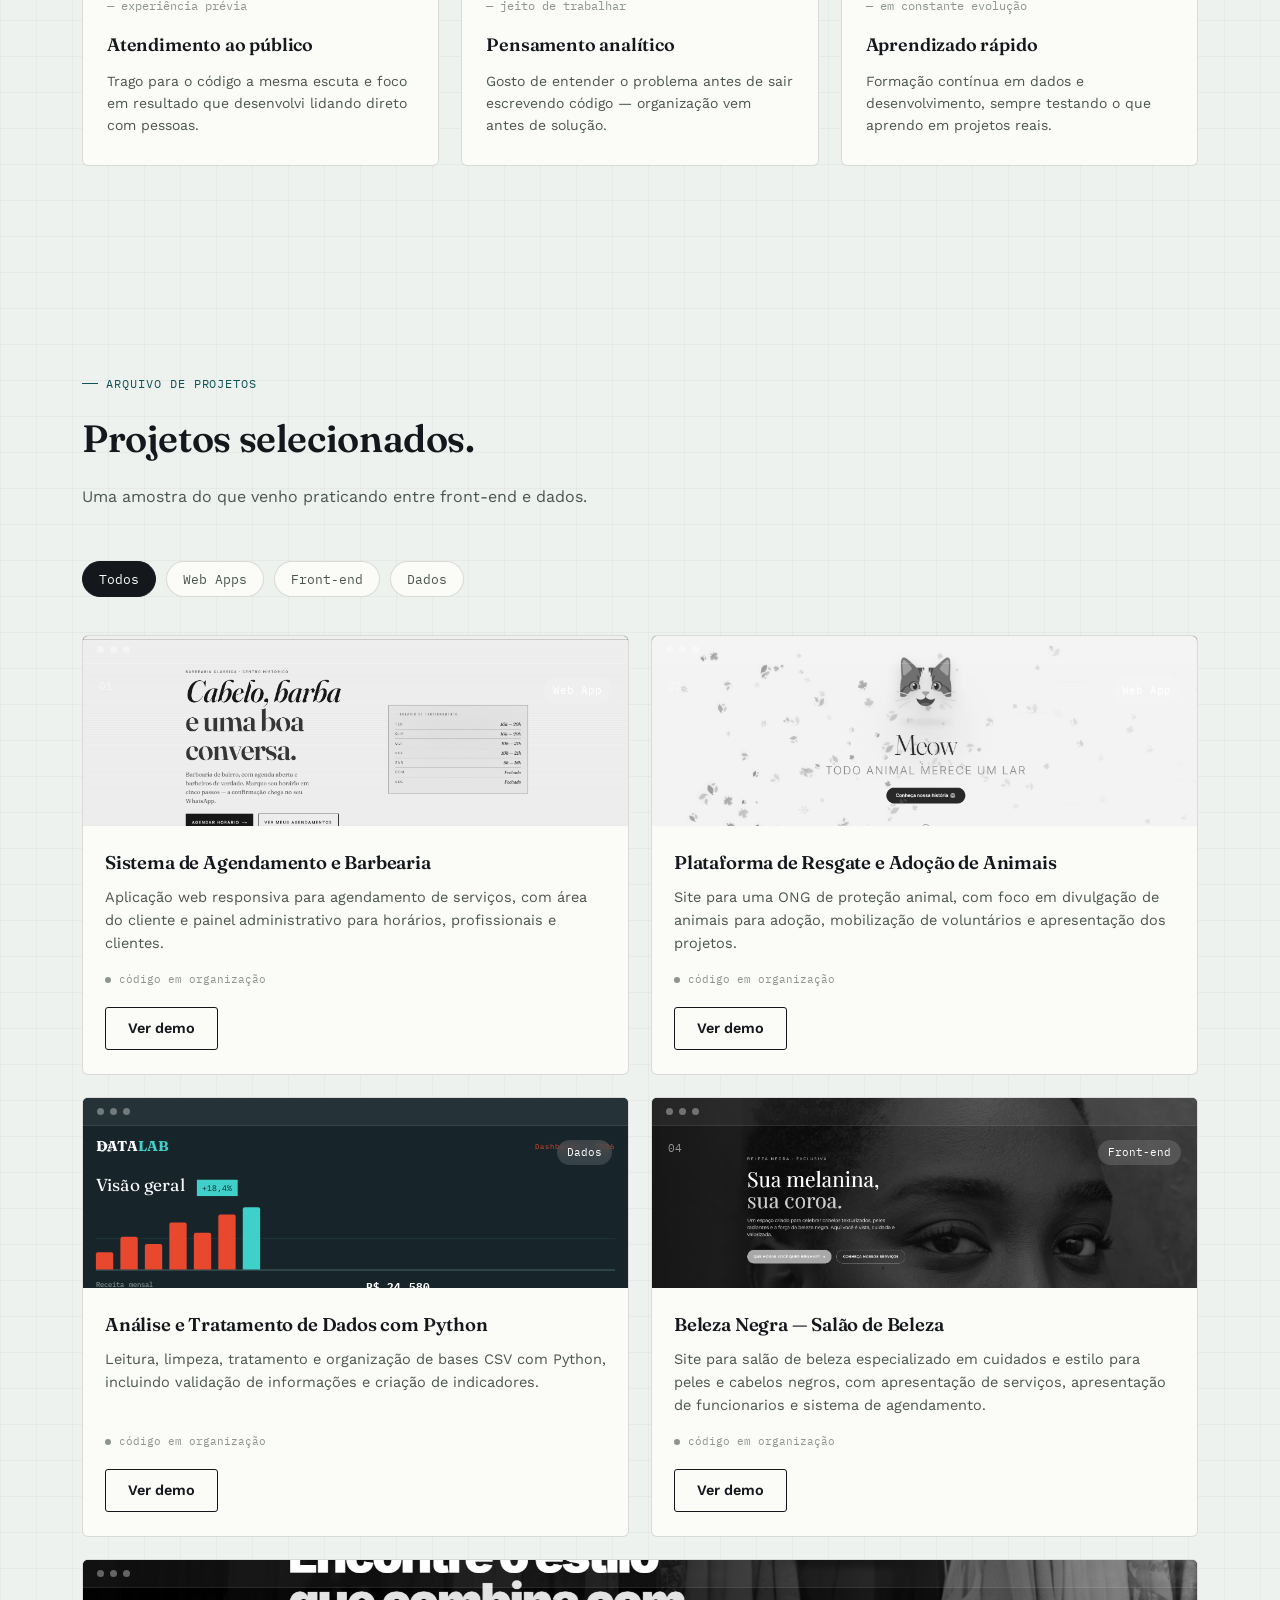
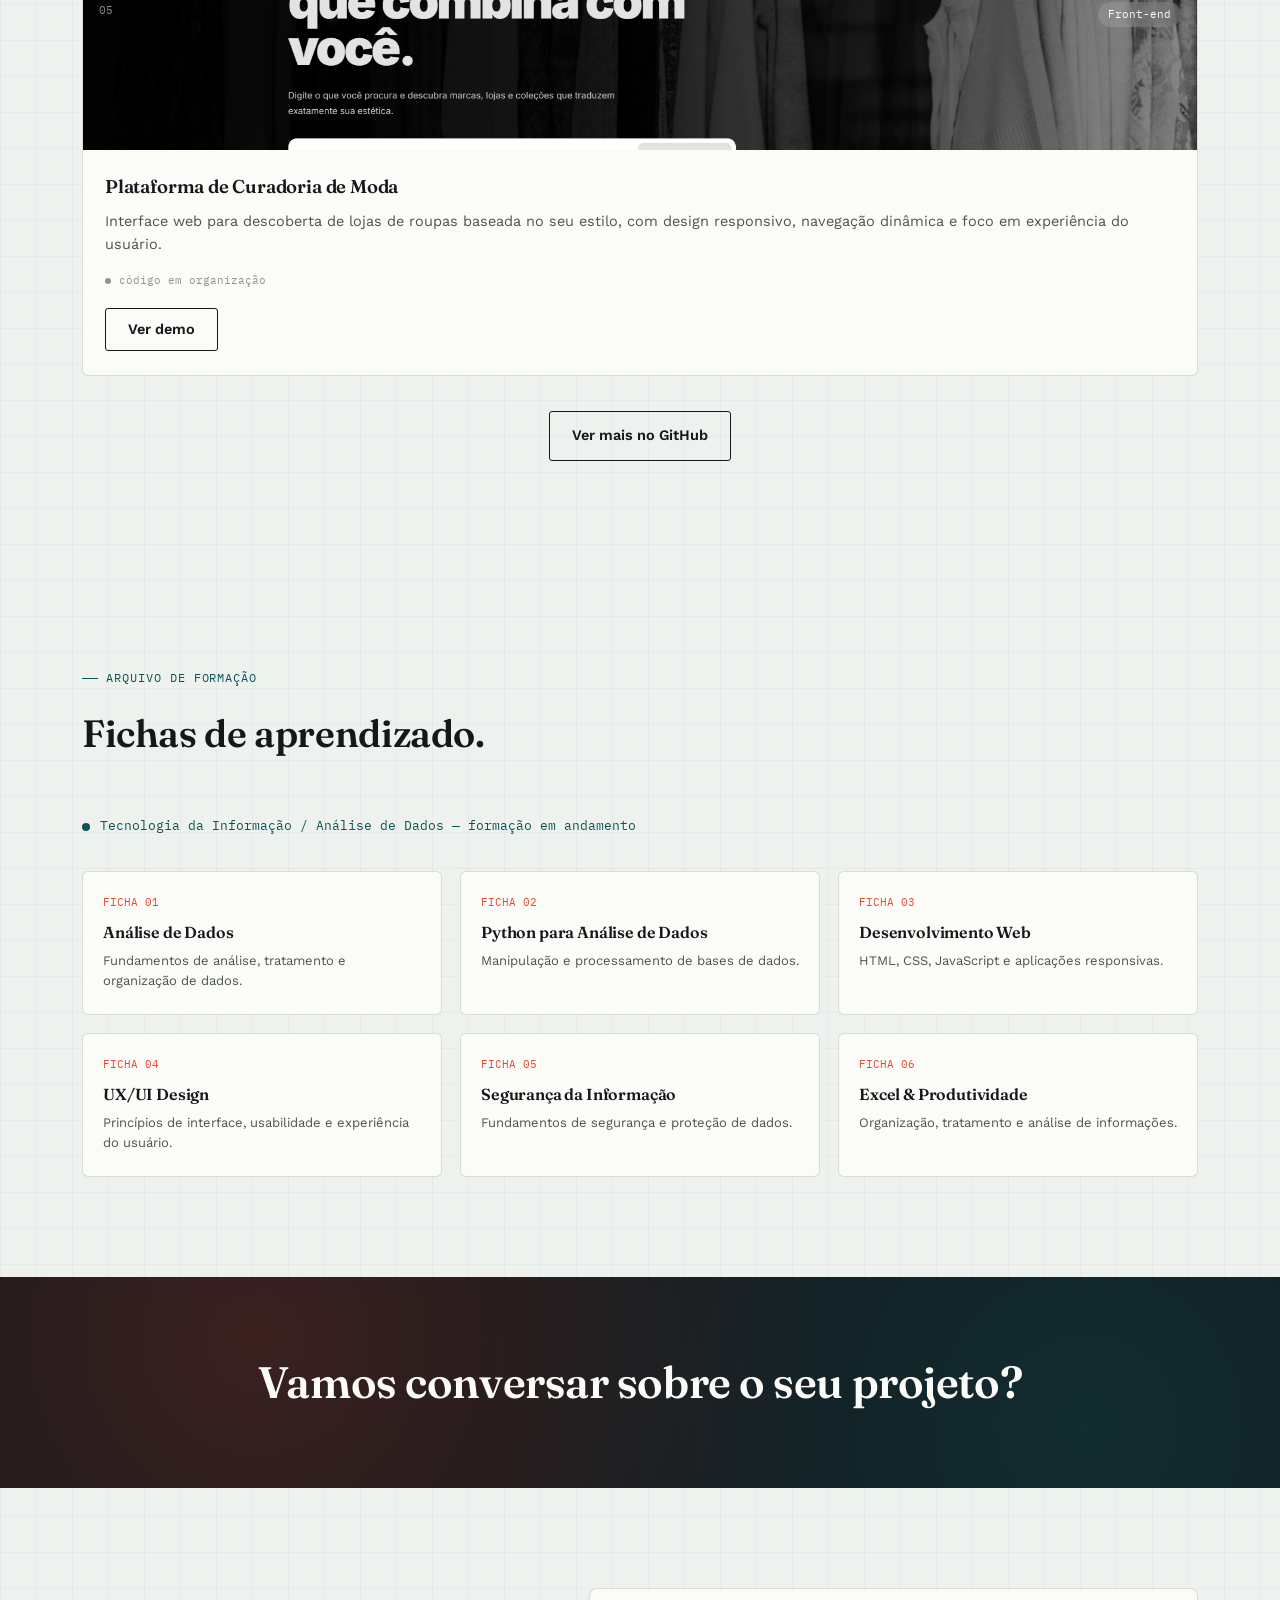
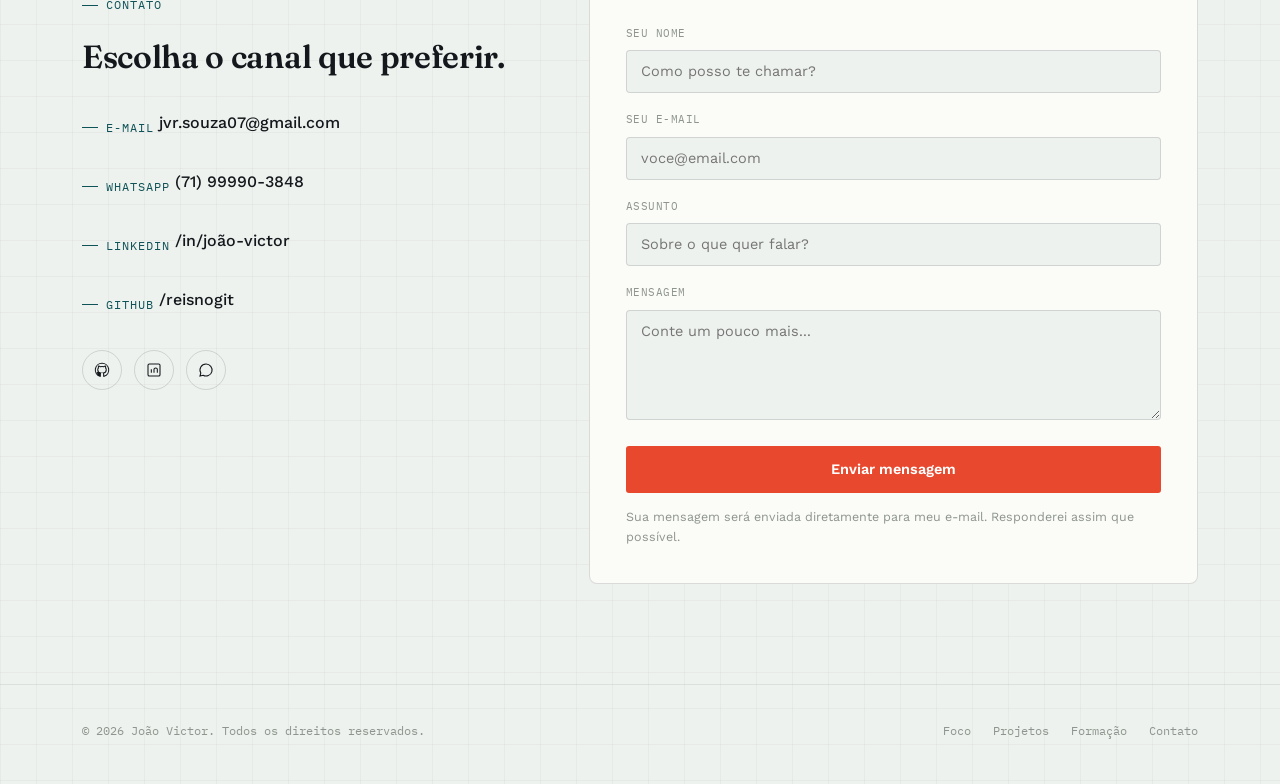
==== commit bc9648ea: "Atualização no forms" ====
--- a/joao-victor-portfolio-v2.03.html
+++ b/joao-victor-portfolio-v2.03.html
@@ -330,14 +330,16 @@
       </div>
 
       <div class="form-card reveal">
-        <form id="contactForm">
+        <form id="contactForm" action="https://formspree.io/f/meaqeepa" method="POST">
+          <input type="hidden" name="_subject" value="Nova mensagem recebida pelo portfólio">
+          <input type="text" name="_gotcha" class="form-honeypot" tabindex="-1" autocomplete="off" aria-hidden="true">
           <div class="form-row">
             <label for="name">Seu nome</label>
-            <input type="text" id="name" name="name" placeholder="Como posso te chamar?" required>
+            <input type="text" id="name" name="name" placeholder="Como posso te chamar?" autocomplete="name" required>
           </div>
           <div class="form-row">
             <label for="email">Seu e-mail</label>
-            <input type="email" id="email" name="email" placeholder="voce@email.com" required>
+            <input type="email" id="email" name="email" placeholder="voce@email.com" autocomplete="email" required>
           </div>
           <div class="form-row">
             <label for="subject">Assunto</label>
@@ -347,8 +349,12 @@
             <label for="message">Mensagem</label>
             <textarea id="message" name="message" placeholder="Conte um pouco mais..." required></textarea>
           </div>
-          <button type="submit" class="btn btn-primary" style="width:100%;justify-content:center;">Enviar mensagem</button>
-          <p class="form-note">Abre seu app de e-mail padrão com a mensagem pronta para enviar.</p>
+          <button type="submit" class="btn btn-primary form-submit" style="width:100%;justify-content:center;">
+            <span class="submit-label">Enviar mensagem</span>
+            <span class="submit-spinner" aria-hidden="true"></span>
+          </button>
+          <div id="formStatus" class="form-status" role="status" aria-live="polite"></div>
+          <p class="form-note">Sua mensagem será enviada diretamente para meu e-mail. Responderei assim que possível.</p>
         </form>
       </div>
     </div>
--- a/style.css
+++ b/style.css
@@ -360,6 +360,16 @@
   .form-row input:focus, .form-row textarea:focus{outline:none;border-color:var(--signal);}
   .form-row textarea{resize:vertical;min-height:110px;}
   .form-note{font-size:12.5px;color:var(--ink-dim);margin-top:14px;}
+  .form-honeypot{position:absolute!important;left:-9999px!important;width:1px!important;height:1px!important;opacity:0!important;pointer-events:none!important;}
+  .form-submit{position:relative;min-height:47px;overflow:hidden;}
+  .form-submit:disabled{cursor:not-allowed;opacity:.82;transform:none;box-shadow:none;}
+  .submit-spinner{display:none;width:16px;height:16px;border:2px solid rgba(255,255,255,.4);border-top-color:#fff;border-radius:50%;animation:form-spin .75s linear infinite;}
+  .form-submit.is-loading .submit-spinner{display:inline-block;}
+  .form-status{min-height:0;margin-top:0;padding:0;border:0;border-radius:4px;font-size:13px;line-height:1.5;opacity:0;transform:translateY(-4px);transition:opacity .25s ease,transform .25s ease,margin .25s ease,padding .25s ease;}
+  .form-status.success,.form-status.error{opacity:1;transform:translateY(0);margin-top:14px;padding:11px 13px;}
+  .form-status.success{color:#2f7a4a;background:rgba(67,160,94,.09);border:1px solid rgba(67,160,94,.24);}
+  .form-status.error{color:#b84a3a;background:rgba(232,73,46,.08);border:1px solid rgba(232,73,46,.22);}
+  @keyframes form-spin{to{transform:rotate(360deg);}}
 
 
   footer{padding:36px 0 44px;border-top:1px solid var(--border-soft);}
